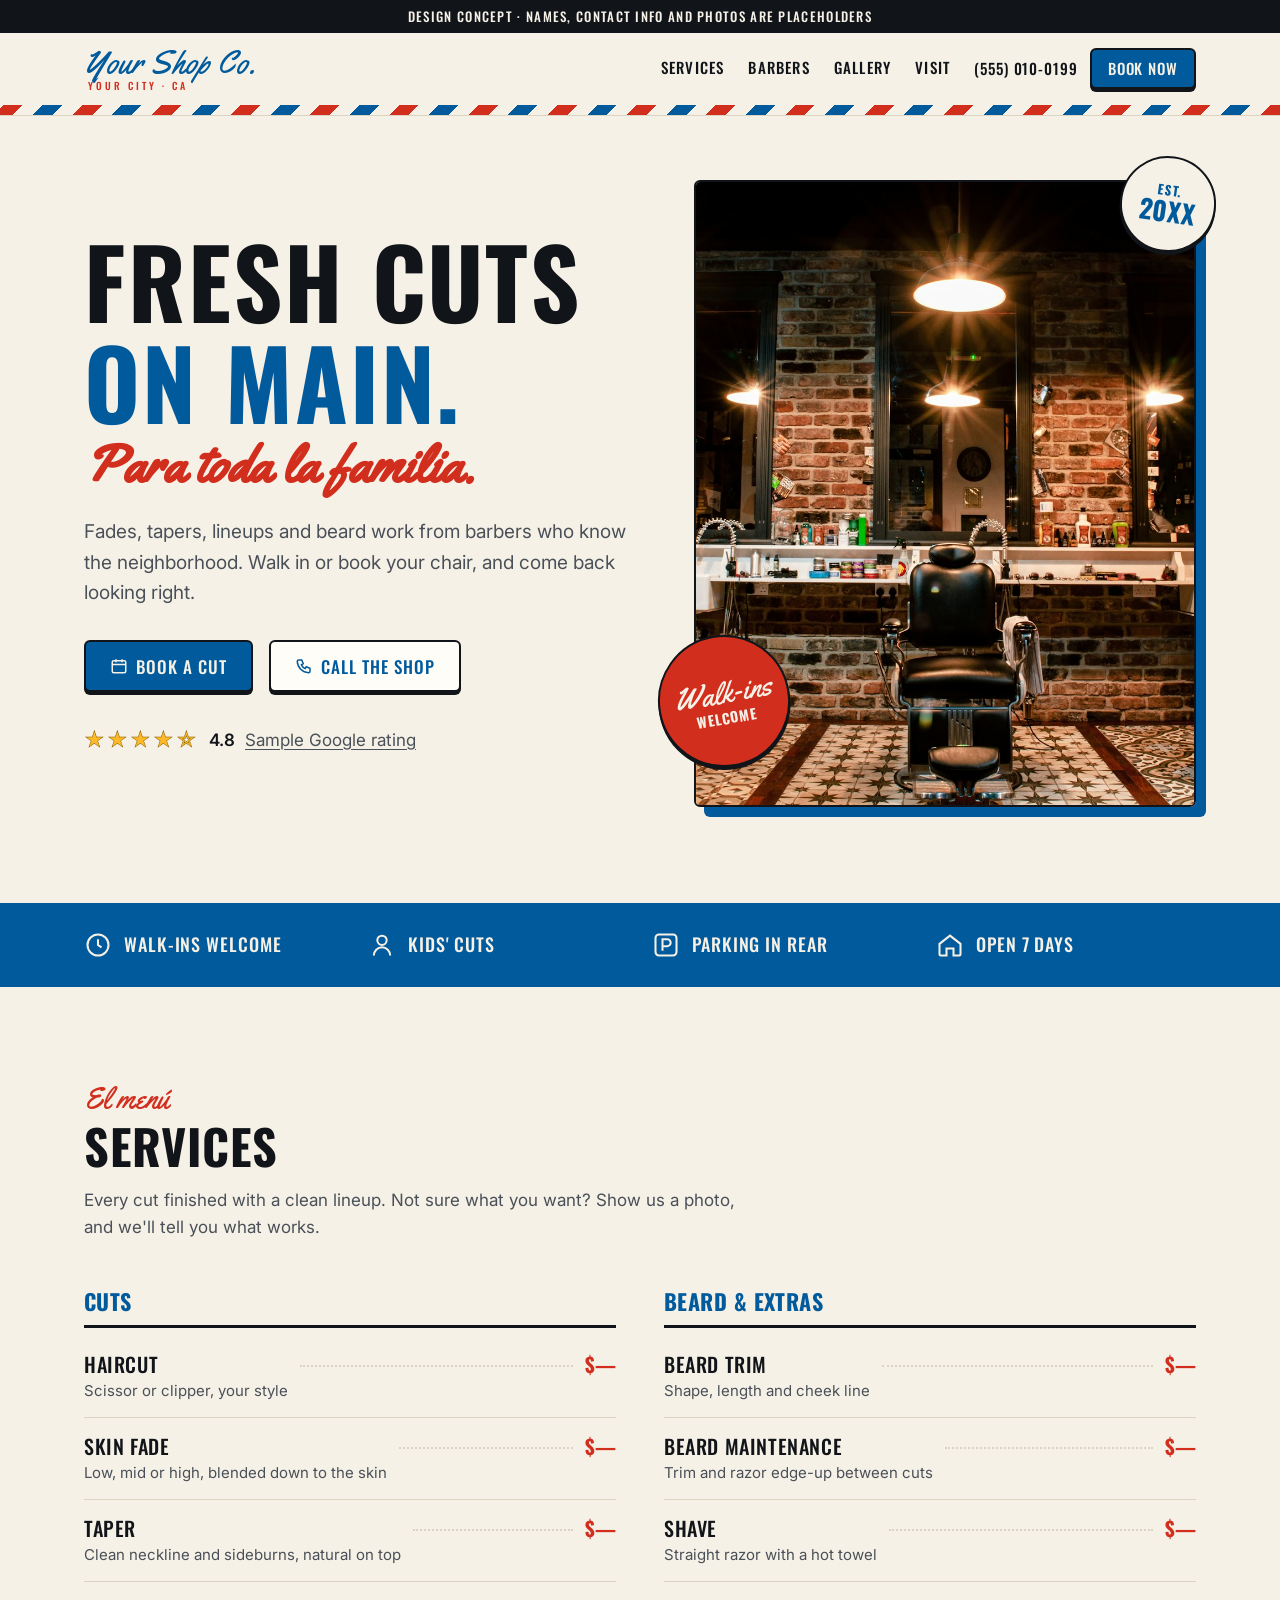
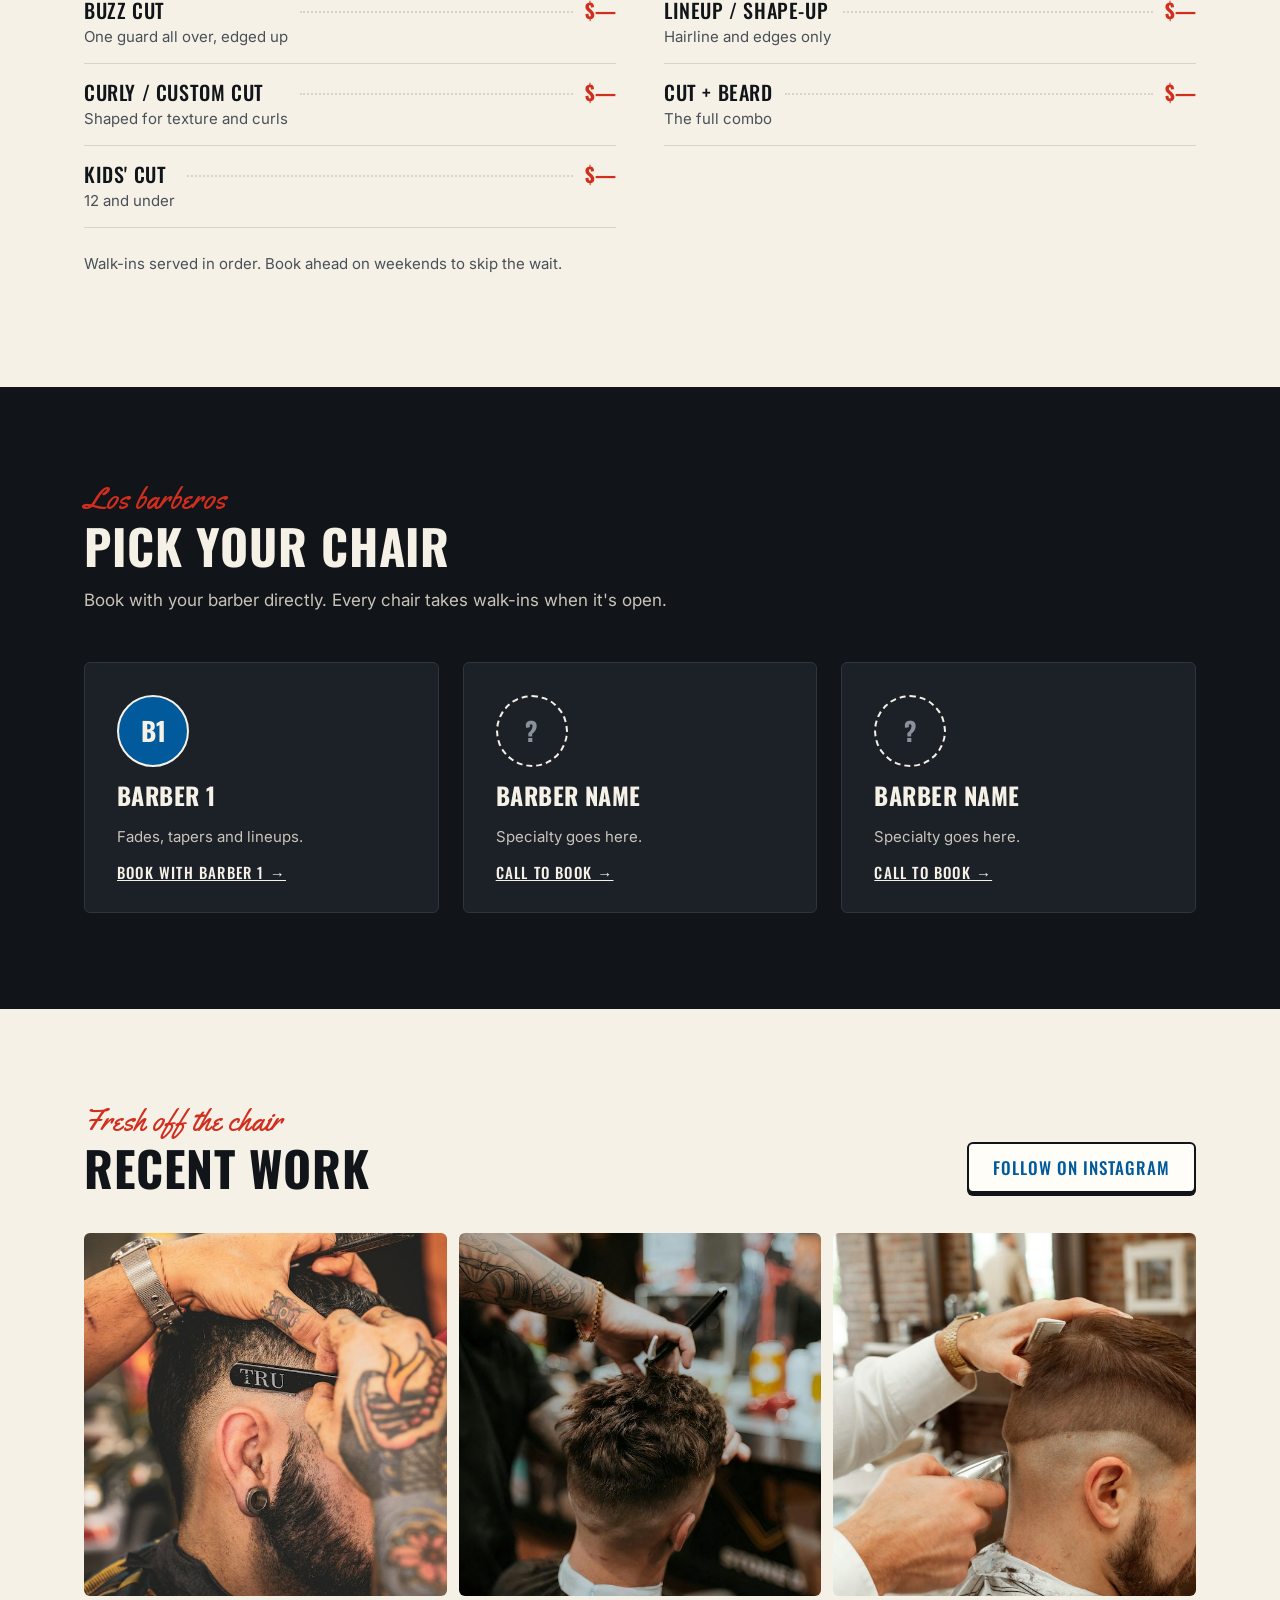
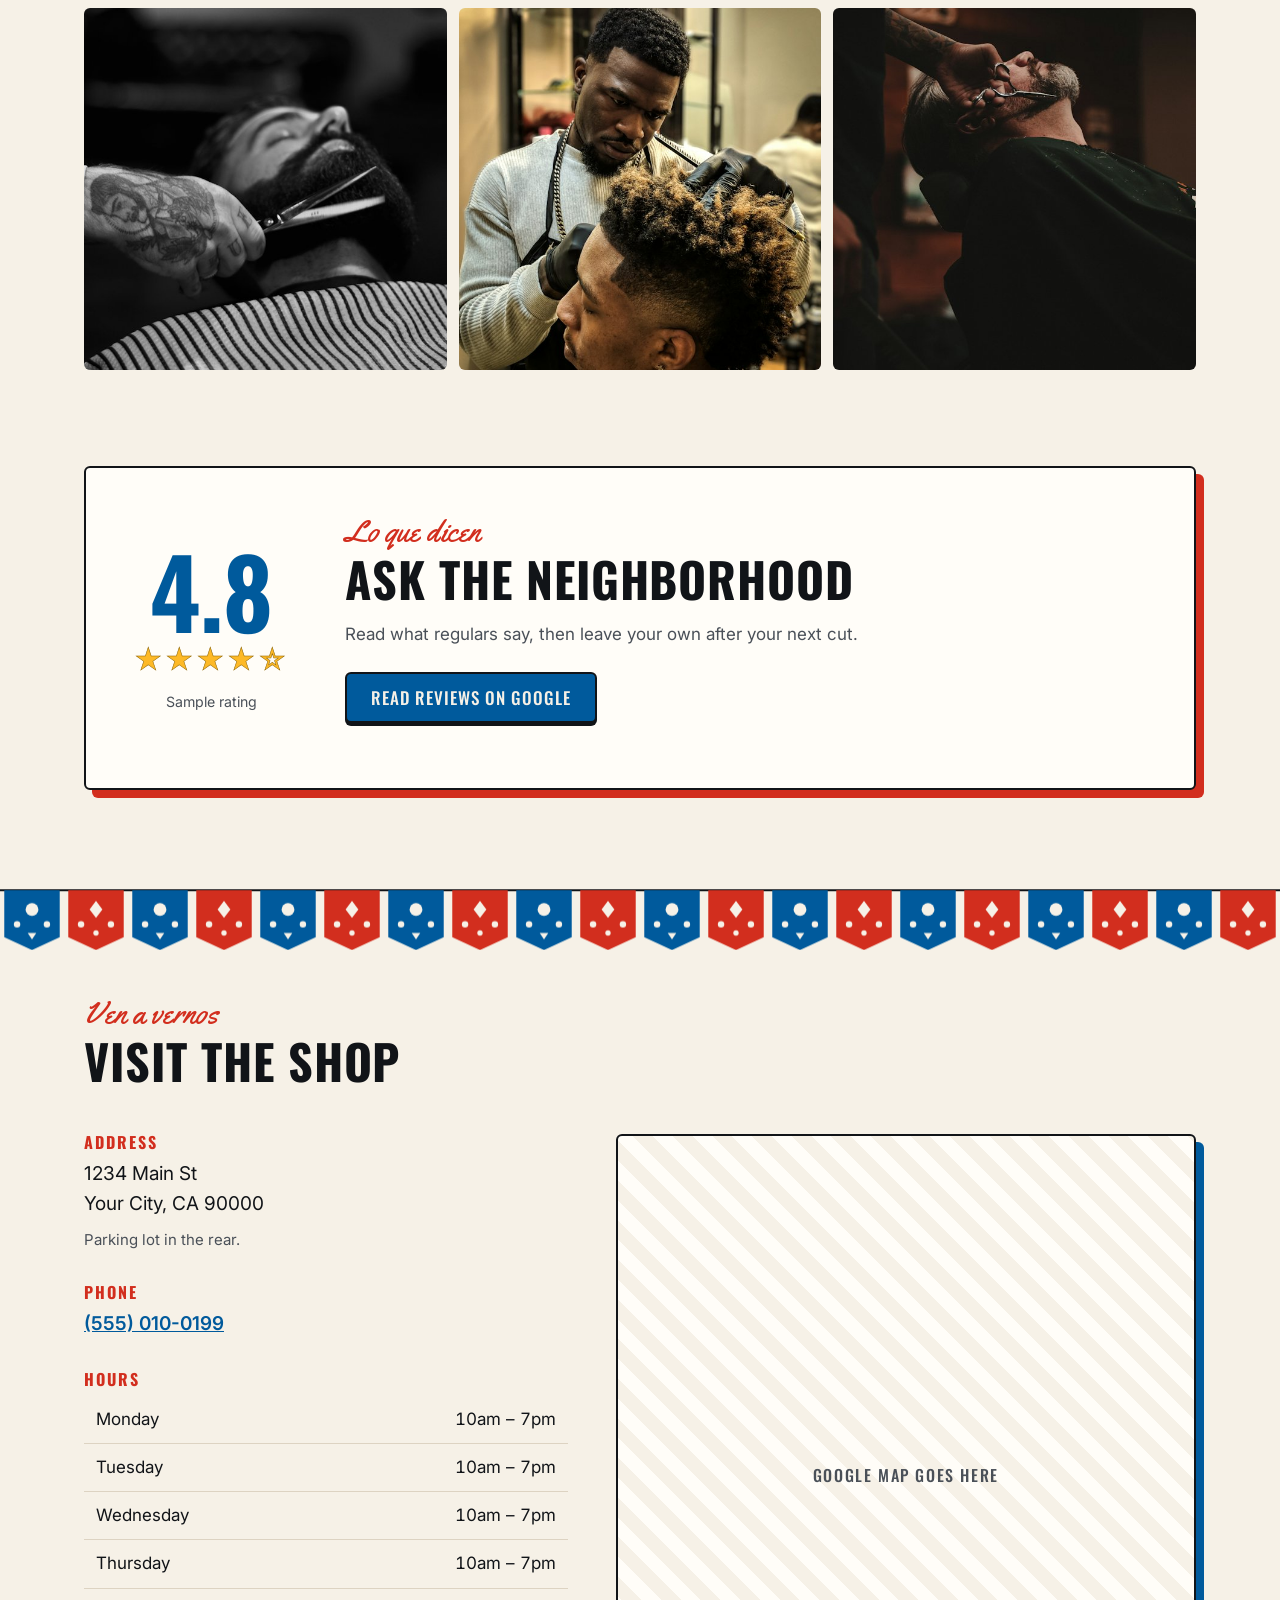
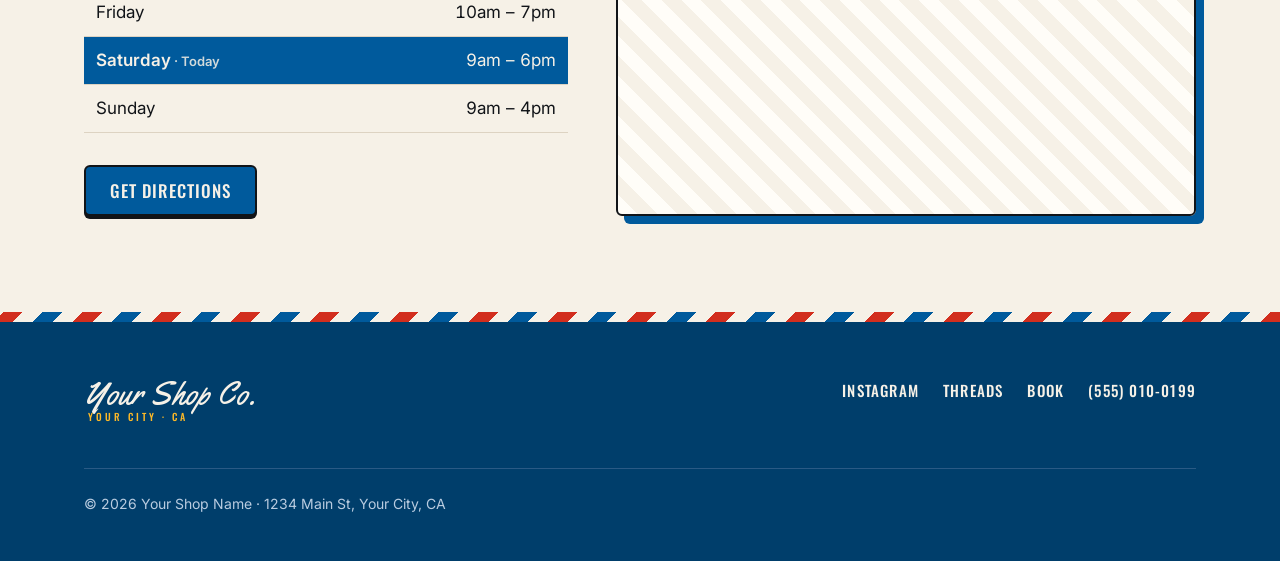
==== index.html @ 1b210670 "Barbershop website concept with demo booking flow Co-Authored-By: Claude Opus 5.5 <noreply@anthropic" ====
<!doctype html>
<html lang="en">
<head>
<meta charset="utf-8">
<meta name="viewport" content="width=device-width, initial-scale=1">
<title>Barbershop Site Concept</title>
<meta name="description" content="Barbershop website concept with online booking.">
<meta name="theme-color" content="#005A9C">
<link rel="preconnect" href="https://fonts.googleapis.com">
<link rel="preconnect" href="https://fonts.gstatic.com" crossorigin>
<link href="https://fonts.googleapis.com/css2?family=Inter:wght@400;600&family=Oswald:wght@500;700&family=Yellowtail&display=swap" rel="stylesheet">
<link rel="stylesheet" href="styles.css">
<link rel="icon" href="data:image/svg+xml,<svg xmlns='http://www.w3.org/2000/svg' viewBox='0 0 32 32'><rect width='32' height='32' rx='6' fill='%23005A9C'/><text x='16' y='23' font-family='Georgia' font-style='italic' font-size='20' fill='%23F6F1E7' text-anchor='middle'>B</text></svg>">
</head>
<body>
<div class="concept-bar">Design concept · names, contact info and photos are placeholders</div>
<a class="skip" href="#main">Skip to content</a>

<header class="header">
  <div class="wrap">
    <a class="brand" href="#top" aria-label="Your Shop Name, home">Your Shop Co.<small>Your City · CA</small></a>
    <nav class="nav" id="nav" aria-label="Main">
      <a href="#services">Services</a>
      <a href="#barbers">Barbers</a>
      <a href="#gallery">Gallery</a>
      <a href="#visit">Visit</a>
    </nav>
    <div class="header-cta">
      <a class="tel" href="tel:+15550100199">(555) 010-0199</a>
      <a class="btn btn-primary" href="book.html">Book now</a>
    </div>
    <button class="menu-toggle" aria-expanded="false" aria-controls="nav" aria-label="Open menu"><span></span></button>
  </div>
  <div class="pole" aria-hidden="true"></div>
</header>

<main id="main">
  <section class="hero" id="top">
    <div class="wrap">
      <div>
        <h1>Fresh cuts <em>on Main.</em><span class="script-line">Para toda la familia.</span></h1>
        
        <p>Fades, tapers, lineups and beard work from barbers who know the neighborhood. Walk in or book your chair, and come back looking right.</p>
        <div class="hero-actions">
          <a class="btn btn-primary" href="book.html">
            <svg viewBox="0 0 24 24" fill="none" stroke="currentColor" stroke-width="2" aria-hidden="true"><rect x="3" y="5" width="18" height="16" rx="2"/><path d="M3 10h18M8 3v4M16 3v4"/></svg>
            Book a cut</a>
          <a class="btn btn-secondary" href="tel:+15550100199">
            <svg viewBox="0 0 24 24" fill="none" stroke="currentColor" stroke-width="2" aria-hidden="true"><path d="M5 4h4l2 5-2.5 1.5a11 11 0 0 0 5 5L15 13l5 2v4a2 2 0 0 1-2 2A16 16 0 0 1 3 6a2 2 0 0 1 2-2"/></svg>
            Call the shop</a>
        </div>
        <a class="rating" href="#">
          <span class="stars" aria-hidden="true">★★★★☆</span>
          <span>4.8</span>
          <span>Sample Google rating</span>
        </a>
      </div>
      <div class="hero-photo">
        
        <img src="img/hero.jpg" width="900" height="1125" alt="Barber chairs and mirrors inside the shop">
        <div class="badge badge-walkin"><span><b>Walk-ins</b>Welcome</span></div>
        <div class="badge badge-est"><span>Est.<b>20XX</b></span></div>
      </div>
    </div>
  </section>

  <section class="strip" aria-label="Why the shop">
    <ul>
      <li><svg viewBox="0 0 24 24" fill="none" stroke-width="1.75" aria-hidden="true"><circle cx="12" cy="12" r="9"/><path d="M12 7v5l3 2"/></svg>Walk-ins welcome</li>
      <li><svg viewBox="0 0 24 24" fill="none" stroke-width="1.75" aria-hidden="true"><circle cx="12" cy="8" r="4"/><path d="M5 21a7 7 0 0 1 14 0"/></svg>Kids' cuts</li>
      <li><svg viewBox="0 0 24 24" fill="none" stroke-width="1.75" aria-hidden="true"><rect x="3" y="3" width="18" height="18" rx="3"/><path d="M9 17V7h4a3 3 0 0 1 0 6H9"/></svg>Parking in rear</li>
      <li><svg viewBox="0 0 24 24" fill="none" stroke-width="1.75" aria-hidden="true"><path d="M3 11l9-7 9 7v9a1 1 0 0 1-1 1h-5v-6H9v6H4a1 1 0 0 1-1-1z"/></svg>Open 7 days</li>
    </ul>
  </section>

  <section class="section" id="services" aria-labelledby="services-h">
    <div class="wrap">
      <span class="kicker">El menú</span>
      <h2 id="services-h">Services</h2>
      <p class="lede">Every cut finished with a clean lineup. Not sure what you want? Show us a photo, and we'll tell you what works.</p>
      
      <div class="services-grid">
        <div class="menu-col">
          <h3>Cuts</h3>
          <div class="menu-item"><span class="name">Haircut<span class="desc">Scissor or clipper, your style</span></span><span class="dots"></span><span class="price">$—</span></div>
          <div class="menu-item"><span class="name">Skin fade<span class="desc">Low, mid or high, blended down to the skin</span></span><span class="dots"></span><span class="price">$—</span></div>
          <div class="menu-item"><span class="name">Taper<span class="desc">Clean neckline and sideburns, natural on top</span></span><span class="dots"></span><span class="price">$—</span></div>
          <div class="menu-item"><span class="name">Buzz cut<span class="desc">One guard all over, edged up</span></span><span class="dots"></span><span class="price">$—</span></div>
          <div class="menu-item"><span class="name">Curly / custom cut<span class="desc">Shaped for texture and curls</span></span><span class="dots"></span><span class="price">$—</span></div>
          <div class="menu-item"><span class="name">Kids' cut<span class="desc">12 and under</span></span><span class="dots"></span><span class="price">$—</span></div>
        </div>
        <div class="menu-col">
          <h3>Beard &amp; extras</h3>
          <div class="menu-item"><span class="name">Beard trim<span class="desc">Shape, length and cheek line</span></span><span class="dots"></span><span class="price">$—</span></div>
          <div class="menu-item"><span class="name">Beard maintenance<span class="desc">Trim and razor edge-up between cuts</span></span><span class="dots"></span><span class="price">$—</span></div>
          <div class="menu-item"><span class="name">Shave<span class="desc">Straight razor with a hot towel</span></span><span class="dots"></span><span class="price">$—</span></div>
          <div class="menu-item"><span class="name">Lineup / shape-up<span class="desc">Hairline and edges only</span></span><span class="dots"></span><span class="price">$—</span></div>
          <div class="menu-item"><span class="name">Cut + beard<span class="desc">The full combo</span></span><span class="dots"></span><span class="price">$—</span></div>
        </div>
      </div>
      <p class="note">Walk-ins served in order. Book ahead on weekends to skip the wait.</p>
    </div>
  </section>

  <section class="section dark" id="barbers" aria-labelledby="barbers-h">
    <div class="wrap">
      <span class="kicker">Los barberos</span>
      <h2 id="barbers-h">Pick your chair</h2>
      <p class="lede">Book with your barber directly. Every chair takes walk-ins when it's open.</p>
      <div class="barbers">
        <article class="barber">
          <div class="monogram" aria-hidden="true">B1</div>
          <h3>Barber 1</h3>
          <p>Fades, tapers and lineups. </p>
          <a href="book.html">Book with Barber 1 →</a>
        </article>
        <article class="barber tbd">
          <div class="monogram" aria-hidden="true">?</div>
          <h3>Barber name</h3>
          <p>Specialty goes here. </p>
          <a href="tel:+15550100199">Call to book →</a>
        </article>
        <article class="barber tbd">
          <div class="monogram" aria-hidden="true">?</div>
          <h3>Barber name</h3>
          <p>Specialty goes here. </p>
          <a href="tel:+15550100199">Call to book →</a>
        </article>
      </div>
    </div>
  </section>

  <section class="section" id="gallery" aria-labelledby="gallery-h">
    <div class="wrap">
      <div class="gallery-head">
        <div>
          <span class="kicker">Fresh off the chair</span>
          <h2 id="gallery-h">Recent work</h2>
        </div>
        <a class="btn btn-secondary" href="#">Follow on Instagram</a>
      </div>
      
      <div class="gallery">
        <a href="#"><img loading="lazy" src="img/g1.jpg" width="600" height="600" alt="Skin fade with a beard line-up"></a>
        <a href="#"><img loading="lazy" src="img/g2.jpg" width="600" height="600" alt="Textured crop with a mid taper"></a>
        <a href="#"><img loading="lazy" src="img/g3.jpg" width="600" height="600" alt="Clipper fade in progress"></a>
        <a href="#"><img loading="lazy" src="img/g4.jpg" width="600" height="600" alt="Beard trim with scissors"></a>
        <a href="#"><img loading="lazy" src="img/g5.jpg" width="600" height="600" alt="Curly top with a fade"></a>
        <a href="#"><img loading="lazy" src="img/g6.jpg" width="600" height="600" alt="Straight razor shave"></a>
      </div>
    </div>
  </section>

  <section class="section" style="padding-top:0" aria-labelledby="reviews-h">
    <div class="wrap">
      <div class="reviews">
        <div class="score">
          <b>4.8</b>
          <span class="stars" aria-hidden="true">★★★★☆</span>
          <small>Sample rating</small>
        </div>
        <div>
          <span class="kicker">Lo que dicen</span>
          <h2 id="reviews-h">Ask the neighborhood</h2>
          <p class="lede">Read what regulars say, then leave your own after your next cut.</p>
          
          <p style="margin-top:24px"><a class="btn btn-primary" href="#">Read reviews on Google</a></p>
        </div>
      </div>
    </div>
  </section>

  <svg class="picado" viewBox="0 0 1200 64" preserveAspectRatio="xMidYMin slice" aria-hidden="true">
    <defs>
      <pattern id="flag" width="120" height="64" patternUnits="userSpaceOnUse">
        <path d="M4 4h52v44l-26 12-26-12z" fill="#005A9C"/>
        <path d="M64 4h52v44l-26 12-26-12z" fill="#D22E1E"/>
        <g fill="#F6F1E7">
          <circle cx="30" cy="22" r="6"/><circle cx="16" cy="36" r="3"/><circle cx="44" cy="36" r="3"/><path d="M26 44h8l-4 6z"/>
          <path d="M90 14l6 8-6 8-6-8z"/><circle cx="76" cy="36" r="3"/><circle cx="104" cy="36" r="3"/><circle cx="90" cy="44" r="2.5"/>
        </g>
      </pattern>
    </defs>
    <line x1="0" y1="4" x2="1200" y2="4" stroke="#111418" stroke-width="2"/>
    <rect width="1200" height="64" fill="url(#flag)"/>
  </svg>

  <section class="section" id="visit" aria-labelledby="visit-h" style="padding-top:48px">
    <div class="wrap">
      <span class="kicker">Ven a vernos</span>
      <h2 id="visit-h">Visit the shop</h2>
      <div class="visit-grid">
        <div>
          <div class="info-block">
            <h3>Address</h3>
            
            <p>1234 Main St<br>Your City, CA 90000</p>
            <p style="font-size:15px;color:var(--ink-soft);margin-top:8px">Parking lot in the rear.</p>
          </div>
          <div class="info-block">
            <h3>Phone</h3>
            <p><a href="tel:+15550100199">(555) 010-0199</a></p>
          </div>
          <div class="info-block">
            <h3>Hours</h3>
            <table class="hours">
              <tbody>
                <tr data-d="1"><th scope="row">Monday</th><td>10am – 7pm</td></tr>
                <tr data-d="2"><th scope="row">Tuesday</th><td>10am – 7pm</td></tr>
                <tr data-d="3"><th scope="row">Wednesday</th><td>10am – 7pm</td></tr>
                <tr data-d="4"><th scope="row">Thursday</th><td>10am – 7pm</td></tr>
                <tr data-d="5"><th scope="row">Friday</th><td>10am – 7pm</td></tr>
                <tr data-d="6"><th scope="row">Saturday</th><td>9am – 6pm</td></tr>
                <tr data-d="0"><th scope="row">Sunday</th><td>9am – 4pm</td></tr>
              </tbody>
            </table>
          </div>
          <a class="btn btn-primary" href="#">Get directions</a>
        </div>
        <div class="map map-ph" role="img" aria-label="Map placeholder"><span>Google Map goes here</span></div>
      </div>
    </div>
  </section>
</main>

<div class="pole" aria-hidden="true"></div>
<footer class="footer">
  <div class="wrap">
    <a class="brand" href="#top">Your Shop Co.<small>Your City · CA</small></a>
    <ul>
      <li><a href="#">Instagram</a></li>
      <li><a href="#">Threads</a></li>
      <li><a href="book.html">Book</a></li>
      <li><a href="tel:+15550100199">(555) 010-0199</a></li>
    </ul>
    <p class="copy">© <span id="yr">2026</span> Your Shop Name · 1234 Main St, Your City, CA</p>
  </div>
</footer>

<script>
  const t = document.querySelector('.menu-toggle'), n = document.getElementById('nav');
  t.addEventListener('click', () => {
    const open = n.classList.toggle('open');
    t.setAttribute('aria-expanded', open);
    t.setAttribute('aria-label', open ? 'Close menu' : 'Open menu');
  });
  n.addEventListener('click', e => { if (e.target.tagName === 'A') { n.classList.remove('open'); t.setAttribute('aria-expanded', false); } });
  const now = new Date(new Date().toLocaleString('en-US', { timeZone: 'America/Los_Angeles' }));
  document.querySelector(`.hours tr[data-d="${now.getDay()}"]`)?.classList.add('today');
  document.getElementById('yr').textContent = now.getFullYear();
</script>
</body>
</html>
---- styles.css ----
:root{
  --blue:#005A9C;--blue-deep:#003E6B;--cream:#F6F1E7;--paper:#FFFDF8;
  --ink:#111418;--ink-soft:#4A5058;--line:#DDD3C2;--red:#D22E1E;--gold:#FDB927;
  --script:"Yellowtail",cursive;--display:"Oswald",Impact,sans-serif;--body:"Inter",system-ui,sans-serif;
  --r:6px;--hard:0 3px 0 var(--ink);--max:1160px;--sec:96px;
  --pole:repeating-linear-gradient(-45deg,var(--red) 0 14px,var(--cream) 14px 28px,var(--blue) 28px 42px,var(--cream) 42px 56px);
}
*,*::before,*::after{box-sizing:border-box}
html{scroll-behavior:smooth;scroll-padding-top:80px}
body{margin:0;background:var(--cream);color:var(--ink);font:400 17px/1.6 var(--body);-webkit-font-smoothing:antialiased;overflow-x:hidden}
img{max-width:100%;height:auto;display:block}
a{color:var(--blue)}
:focus-visible{outline:3px solid var(--red);outline-offset:3px;border-radius:2px}
h1,h2,h3{font-family:var(--display);text-transform:uppercase;letter-spacing:.02em;line-height:1.05;margin:0}
h2{font-size:clamp(34px,5vw,48px)}
h3{font-size:20px}
.wrap{max-width:var(--max);margin:0 auto;padding:0 24px}
.section{padding:var(--sec) 0}
.kicker{font-family:var(--script);color:var(--red);font-size:30px;line-height:1;display:block;margin-bottom:8px}
.lede{color:var(--ink-soft);max-width:60ch;margin:16px 0 0}
.skip{position:absolute;left:-999px;top:8px;background:var(--ink);color:var(--cream);padding:8px 16px;z-index:100}
.skip:focus{left:8px}
.pole{height:10px;background:var(--pole)}

/* buttons */
.btn{white-space:nowrap;display:inline-flex;align-items:center;gap:8px;font:500 17px/1 var(--display);text-transform:uppercase;letter-spacing:.06em;text-decoration:none;padding:15px 24px;border-radius:var(--r);border:2px solid var(--ink);box-shadow:var(--hard);transition:transform .12s,box-shadow .12s,background .12s}
.btn:hover{transform:translateY(-2px);box-shadow:0 5px 0 var(--ink)}
.btn:active{transform:translateY(2px);box-shadow:0 1px 0 var(--ink)}
.btn-primary{background:var(--blue);color:var(--cream)}
.btn-primary:hover{background:var(--blue-deep)}
.btn-secondary{background:var(--paper);color:var(--blue)}
.btn svg{width:18px;height:18px}

/* header */
.header{position:sticky;top:env(safe-area-inset-top,0px);z-index:50;background:var(--cream);border-bottom:1px solid var(--line)}
.header .wrap{display:flex;align-items:center;gap:24px;height:72px}
.brand{font-family:var(--script);font-size:32px;color:var(--blue);text-decoration:none;line-height:1;white-space:nowrap}
.brand small{display:block;font:500 10px/1 var(--display);letter-spacing:.3em;color:var(--red);text-transform:uppercase;margin-top:2px;padding-left:4px}
.nav{display:flex;gap:24px;margin-left:auto}
.nav a{font:500 15px/1 var(--display);text-transform:uppercase;letter-spacing:.08em;color:var(--ink);text-decoration:none;padding:8px 0;border-bottom:2px solid transparent}
.nav a:hover{border-color:var(--red)}
.header-cta{display:flex;gap:12px;align-items:center}
.header-cta .tel{font:500 15px/1 var(--display);letter-spacing:.06em;color:var(--ink);text-decoration:none}
.header-cta .btn{padding:11px 16px;font-size:15px}
.menu-toggle{display:none;margin-left:auto;background:none;border:2px solid var(--ink);border-radius:var(--r);width:44px;height:44px;cursor:pointer}
.menu-toggle span,.menu-toggle span::before,.menu-toggle span::after{display:block;width:20px;height:2px;background:var(--ink);margin:0 auto;position:relative;content:""}
.menu-toggle span::before{position:absolute;top:-6px}.menu-toggle span::after{position:absolute;top:6px}

/* hero */
.hero{padding:64px 0 var(--sec);position:relative}
.hero .wrap{display:grid;grid-template-columns:1.05fr .95fr;gap:56px;align-items:center}
.hero h1{font-size:clamp(52px,8vw,96px);font-weight:700;color:var(--ink)}
.hero h1 em{font-style:normal;color:var(--blue)}
.hero .script-line{font-family:var(--script);font-size:clamp(34px,4.4vw,52px);color:var(--red);display:block;text-transform:none;letter-spacing:0;margin-top:4px;line-height:1.1}
.hero p{font-size:19px;color:var(--ink-soft);max-width:46ch;margin:24px 0 32px}
.hero-actions{display:flex;flex-wrap:wrap;gap:16px}
.rating{display:inline-flex;align-items:center;gap:10px;margin-top:32px;font-weight:600;color:var(--ink);text-decoration:none}
.stars{color:var(--gold);letter-spacing:2px;font-size:20px;-webkit-text-stroke:.5px #8a6200}
.rating span:last-child{color:var(--ink-soft);font-weight:400;text-decoration:underline;text-underline-offset:3px}
.hero-photo{position:relative}
.hero-photo img{width:100%;aspect-ratio:4/5;object-fit:cover;border-radius:var(--r);border:2px solid var(--ink);box-shadow:10px 10px 0 var(--blue)}
.badge{position:absolute;display:grid;place-items:center;text-align:center;border-radius:50%;border:2px solid var(--ink);box-shadow:var(--hard);font:700 14px/1.1 var(--display);text-transform:uppercase;letter-spacing:.06em}
.badge-walkin{width:132px;height:132px;background:var(--red);color:var(--cream);left:-36px;bottom:40px;transform:rotate(-10deg)}
.badge-walkin b{font-family:var(--script);font-weight:400;font-size:30px;text-transform:none;letter-spacing:0;display:block}
.badge-est{width:96px;height:96px;background:var(--cream);color:var(--blue);right:-20px;top:-24px;transform:rotate(8deg);font-size:13px}
.badge-est b{font-size:26px;display:block}

/* why strip */
.strip{background:var(--blue);color:var(--cream)}
.strip ul{list-style:none;margin:0;padding:28px 24px;display:grid;grid-template-columns:repeat(4,1fr);gap:24px;max-width:var(--max);margin-inline:auto}
.strip li{display:flex;align-items:center;gap:12px;font:500 18px/1.2 var(--display);text-transform:uppercase;letter-spacing:.05em}
.strip svg{width:28px;height:28px;flex:none;stroke:var(--cream)}

/* services */
.services-grid{display:grid;grid-template-columns:1fr 1fr;gap:48px;margin-top:48px}
.menu-col h3{color:var(--blue);font-size:22px;padding-bottom:12px;border-bottom:3px solid var(--ink);margin-bottom:8px}
.menu-item{display:flex;align-items:baseline;gap:12px;padding:16px 0;border-bottom:1px solid var(--line)}
.menu-item .name{font:500 20px/1.2 var(--display);text-transform:uppercase;letter-spacing:.03em}
.menu-item .desc{display:block;font:400 15px/1.4 var(--body);color:var(--ink-soft);text-transform:none;letter-spacing:0;margin-top:4px}
.menu-item .dots{flex:1;border-bottom:2px dotted var(--line);transform:translateY(-6px);min-width:24px}
.menu-item .price{font:700 20px/1 var(--display);color:var(--red)}
.note{font-size:15px;color:var(--ink-soft);margin-top:24px}

/* barbers */
.dark{background:var(--ink);color:var(--cream)}
.dark .lede{color:#C9C4BA}
.barbers{display:grid;grid-template-columns:repeat(3,1fr);gap:24px;margin-top:48px}
.barber{background:#1C2128;border:1px solid #2E3540;border-radius:var(--r);padding:32px;display:flex;flex-direction:column;gap:16px}
.monogram{width:72px;height:72px;border-radius:50%;background:var(--blue);display:grid;place-items:center;font:700 26px/1 var(--display);color:var(--cream);border:2px solid var(--cream)}
.barber.tbd .monogram{background:transparent;border-style:dashed;color:#8A919B}
.barber h3{font-size:24px}
.barber p{margin:0;color:#C9C4BA;font-size:15px}
.barber a{color:var(--cream);font:500 15px/1 var(--display);text-transform:uppercase;letter-spacing:.08em;margin-top:auto}
.barber a:hover{color:var(--gold)}

/* gallery */
.gallery-head{display:flex;justify-content:space-between;align-items:end;gap:24px;flex-wrap:wrap}
.gallery{display:grid;grid-template-columns:repeat(3,1fr);gap:12px;margin-top:40px}
.gallery a{display:block;overflow:hidden;border-radius:var(--r);aspect-ratio:1}
.gallery img{width:100%;height:100%;object-fit:cover;transition:transform .4s}
.gallery a:hover img{transform:scale(1.05)}

/* reviews */
.reviews{display:grid;grid-template-columns:auto 1fr;gap:56px;align-items:center;background:var(--paper);border:2px solid var(--ink);border-radius:var(--r);box-shadow:8px 8px 0 var(--red);padding:48px}
.score{text-align:center}
.score b{display:block;font:700 96px/1 var(--display);color:var(--blue)}
.score .stars{font-size:28px}
.score small{display:block;color:var(--ink-soft);margin-top:8px}

/* visit */
.picado{display:block;width:100%;height:64px}
.visit-grid{display:grid;grid-template-columns:1fr 1.2fr;gap:48px;margin-top:48px}
.info-block{margin-bottom:32px}
.info-block h3{font-size:16px;color:var(--red);letter-spacing:.12em;margin-bottom:8px}
.info-block p{margin:0;font-size:19px}
.info-block a{font-weight:600}
.hours{width:100%;border-collapse:collapse;font-size:17px}
.hours th,.hours td{padding:10px 12px;text-align:left;border-bottom:1px solid var(--line)}
.hours th{font-weight:400}
.hours td{text-align:right;font-variant-numeric:tabular-nums}
.hours tr.today{background:var(--blue);color:var(--cream)}
.hours tr.today th{font-weight:600}
.hours tr.today th::after{content:" · Today";font-size:13px;opacity:.85}
.map:focus-visible{outline:3px solid var(--red);outline-offset:3px}
.map{background:var(--paper);width:100%;height:100%;min-height:420px;border:2px solid var(--ink);border-radius:var(--r);box-shadow:8px 8px 0 var(--blue)}

/* footer */
.footer{background:var(--blue-deep);color:var(--cream);padding:56px 0 32px}
.footer .wrap{display:flex;flex-wrap:wrap;justify-content:space-between;gap:32px;align-items:start}
.footer .brand{color:var(--cream);font:400 32px/1 var(--script);text-transform:none;letter-spacing:0}
.footer .brand small{color:var(--gold);font:500 10px/1 var(--display);letter-spacing:.3em}
.footer ul{list-style:none;margin:0;padding:0;display:flex;flex-wrap:wrap;gap:24px}
.footer a{color:var(--cream);font:500 15px/1 var(--display);text-transform:uppercase;letter-spacing:.08em;text-decoration:none}
.footer a:hover{text-decoration:underline}
.footer .copy{flex-basis:100%;border-top:1px solid #2A5A85;padding-top:24px;font-size:14px;color:#B9CCE0}

/* responsive */
@media (max-width:960px){
  :root{--sec:64px}
  .nav,.header-cta .tel{display:none}
  .menu-toggle{display:block}
  .header-cta{margin-left:0}
  .nav.open{display:flex;flex-direction:column;position:absolute;top:72px;left:0;right:0;background:var(--cream);padding:8px 24px 24px;border-bottom:2px solid var(--ink);gap:0}
  .nav.open a{padding:16px 0;border-bottom:1px solid var(--line);font-size:18px}
  .hero .wrap{grid-template-columns:1fr;gap:56px}
  .hero-photo{max-width:520px;margin:0 auto;width:100%}
  .strip ul{grid-template-columns:1fr 1fr}
  .services-grid,.visit-grid{grid-template-columns:1fr}
  .barbers{grid-template-columns:1fr}
  .reviews{grid-template-columns:1fr;text-align:center;padding:32px 24px}
}
@media (max-width:560px){
  .wrap{padding:0 16px}
  .header .wrap{gap:12px}
  .brand{font-size:26px}
  .header-cta .btn{padding:10px 12px;font-size:14px}
  .hero{padding-top:40px}
  .hero-actions .btn{flex:1;justify-content:center;padding:15px 12px;font-size:16px}
  .badge-walkin{width:108px;height:108px;left:-8px;bottom:24px;font-size:12px}
  .badge-walkin b{font-size:24px}
  .badge-est{right:-4px}
  .hero-photo img{box-shadow:6px 6px 0 var(--blue)}
  .strip ul{grid-template-columns:1fr;padding:24px 16px;gap:16px}
  .gallery{grid-template-columns:1fr 1fr;gap:8px}
  .map{min-height:320px}
}
@media (prefers-reduced-motion:reduce){*{transition:none!important;scroll-behavior:auto!important}}

.concept-bar{background:var(--ink);color:var(--cream);text-align:center;font:500 13px/1.3 var(--display);letter-spacing:.1em;text-transform:uppercase;padding:8px 16px}
.map-ph{display:grid;place-items:center;background:repeating-linear-gradient(45deg,var(--paper) 0 14px,var(--cream) 14px 28px);color:var(--ink-soft);font:500 16px var(--display);text-transform:uppercase;letter-spacing:.1em}
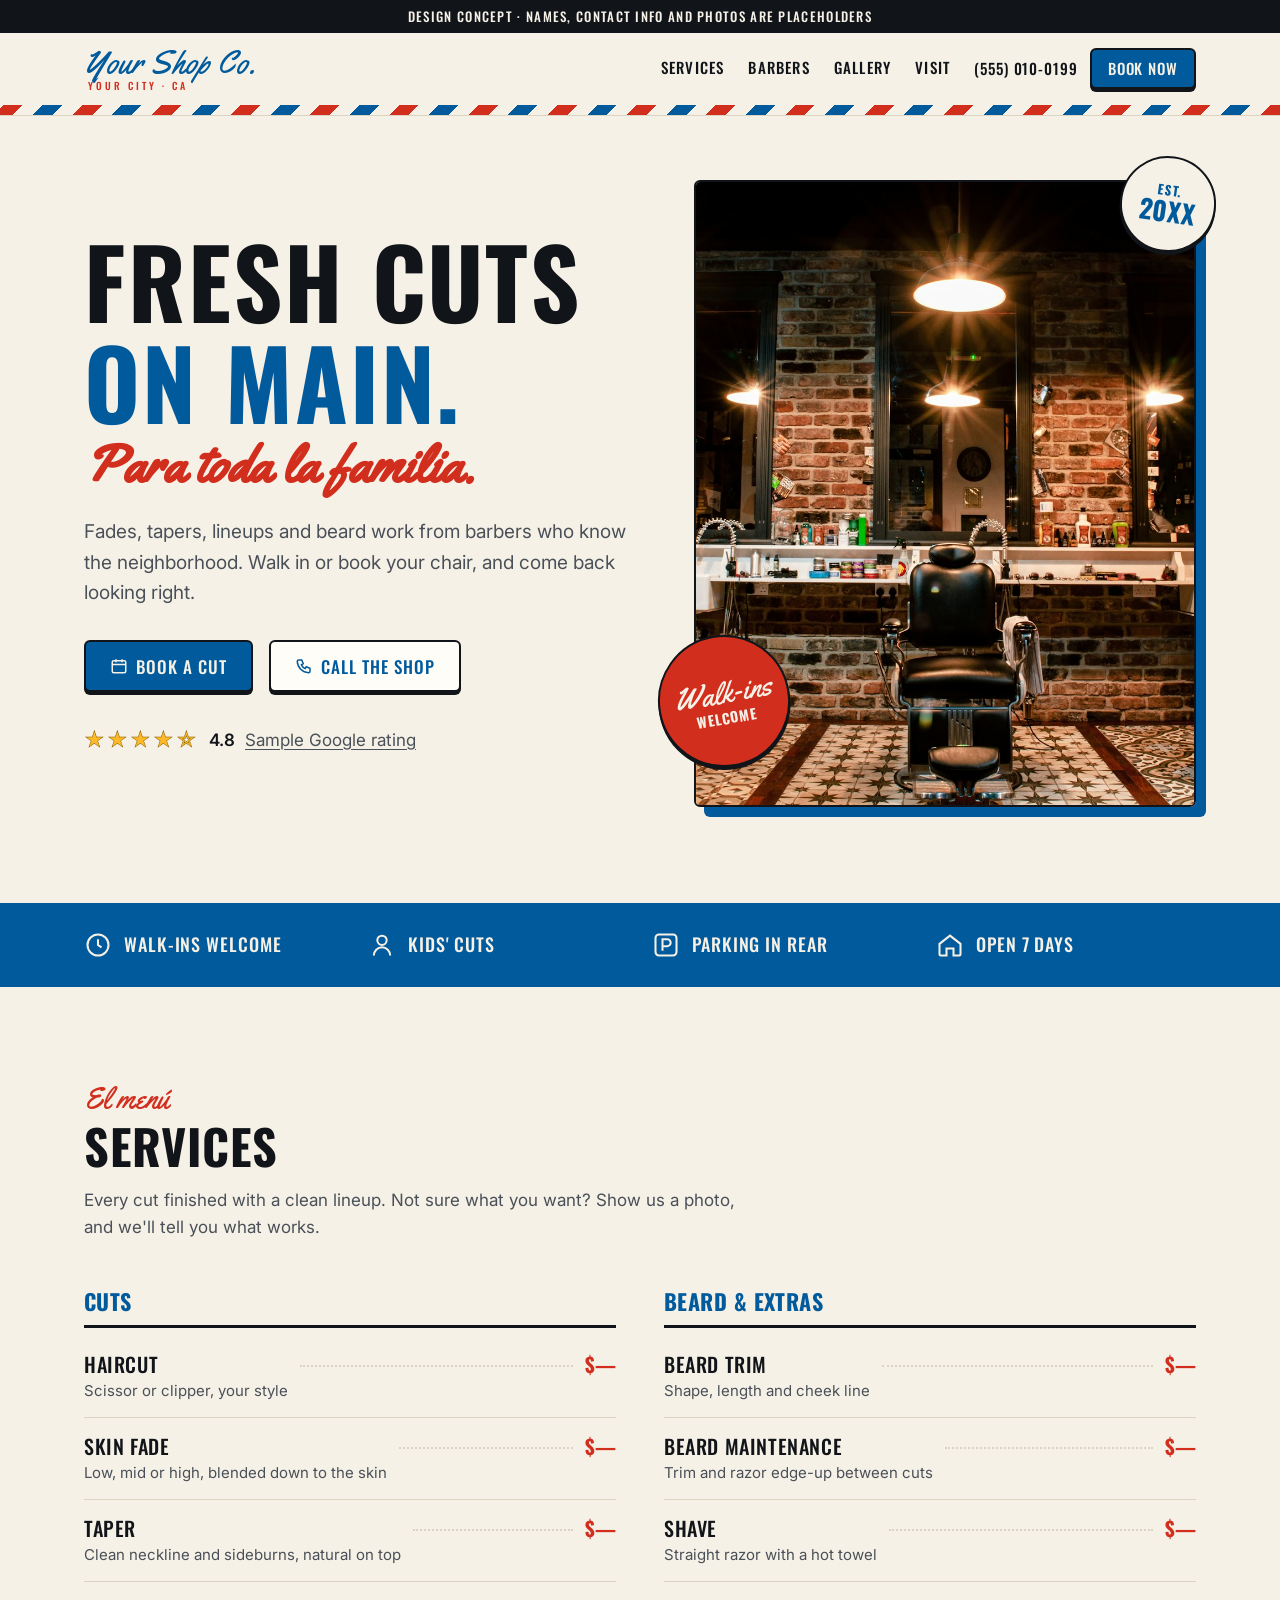
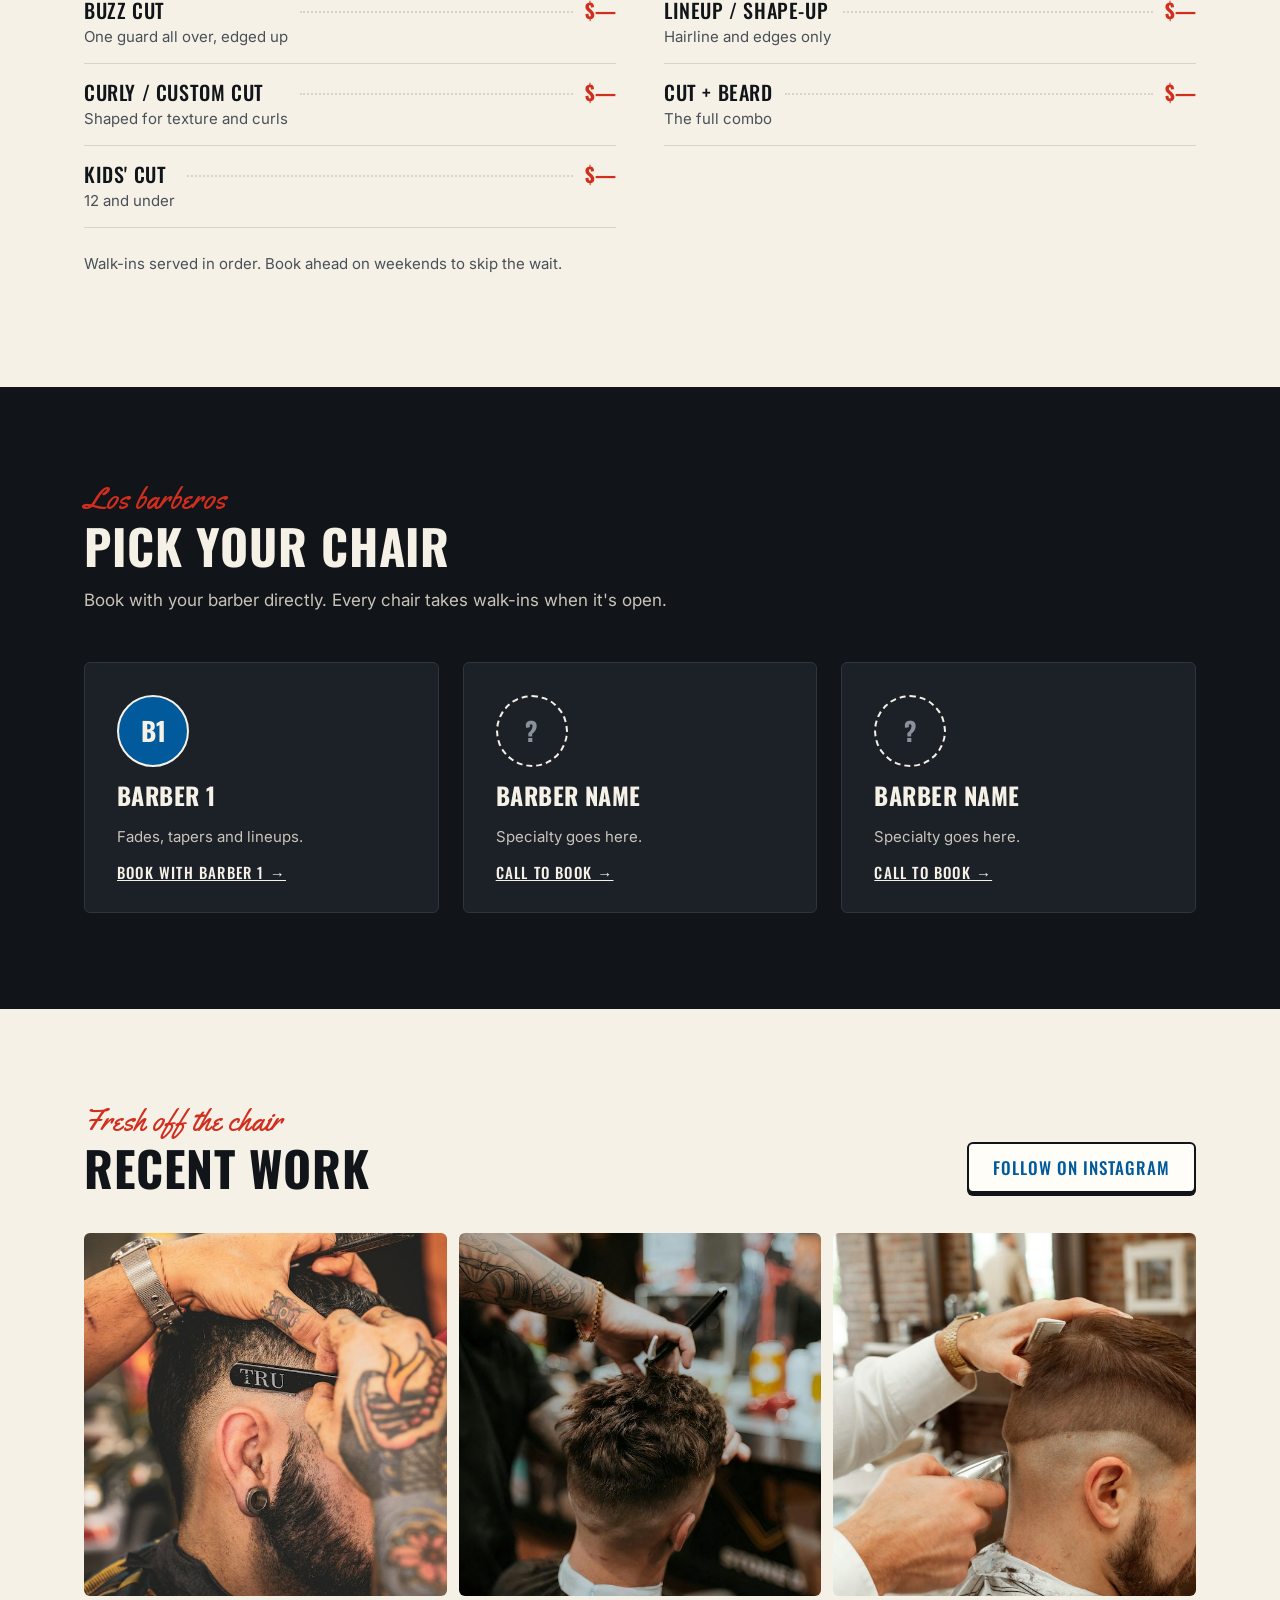
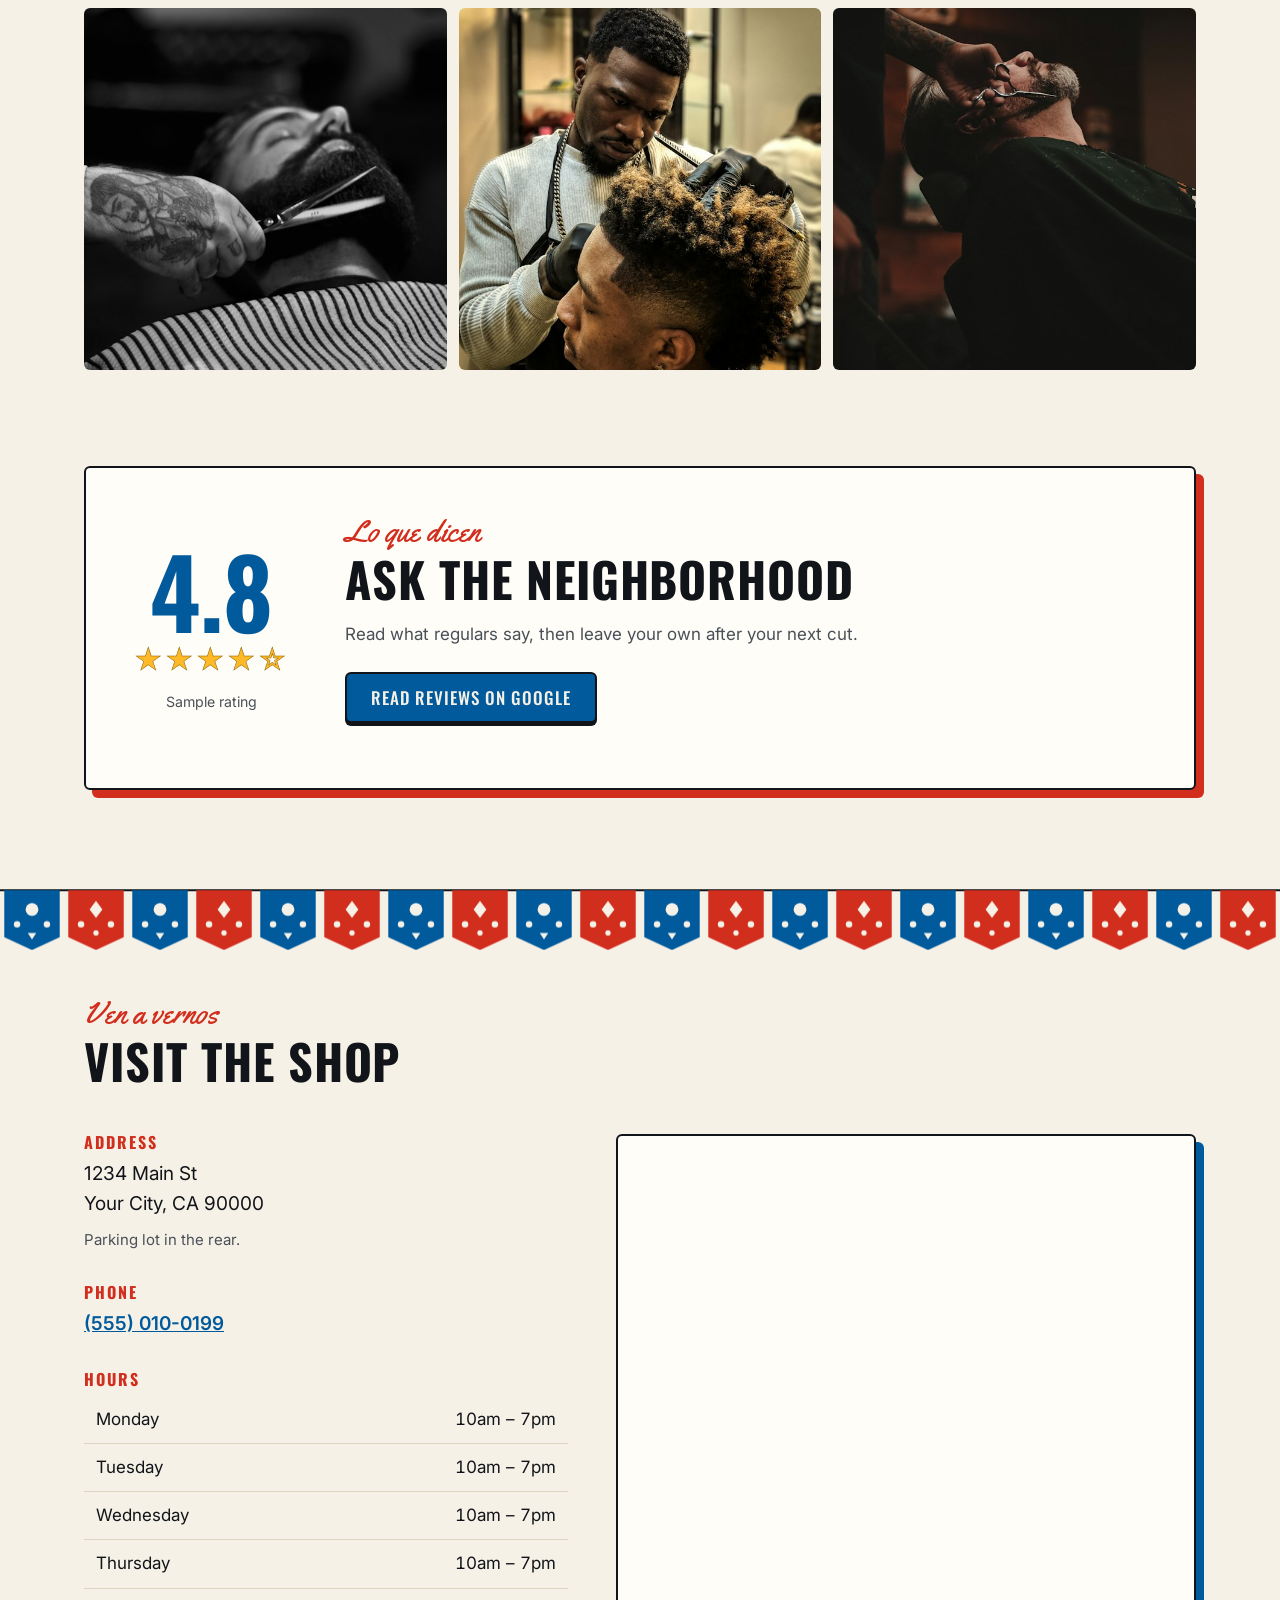
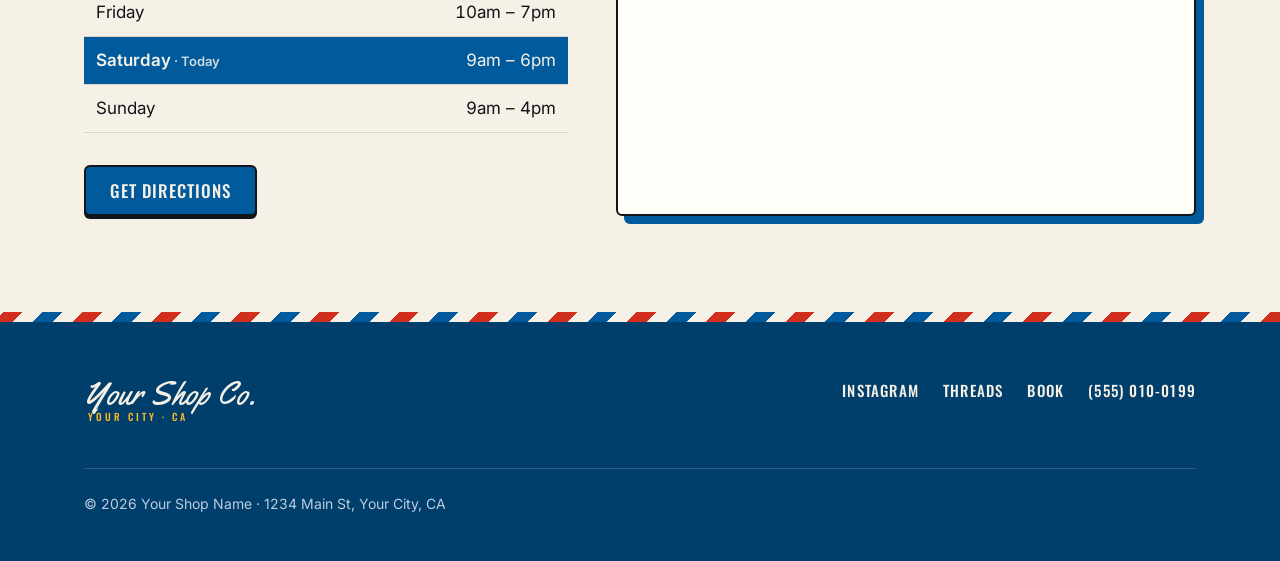
==== commit a9e049e2: "Add Google Maps embed (placeholder location) Co-Authored-By: Claude Opus 5.5 <noreply@anthropic.com>" ====
--- a/index.html
+++ b/index.html
@@ -215,9 +215,9 @@
               </tbody>
             </table>
           </div>
-          <a class="btn btn-primary" href="#">Get directions</a>
-        </div>
-        <div class="map map-ph" role="img" aria-label="Map placeholder"><span>Google Map goes here</span></div>
+          <a class="btn btn-primary" href="https://www.google.com/maps/dir/?api=1&destination=Dodger+Stadium+Los+Angeles+CA" target="_blank" rel="noopener">Get directions</a>
+        </div>
+        <iframe class="map" title="Map (placeholder location)" loading="lazy" referrerpolicy="no-referrer-when-downgrade" src="https://maps.google.com/maps?q=Dodger+Stadium,+Los+Angeles,+CA&z=14&output=embed"></iframe>
       </div>
     </div>
   </section>
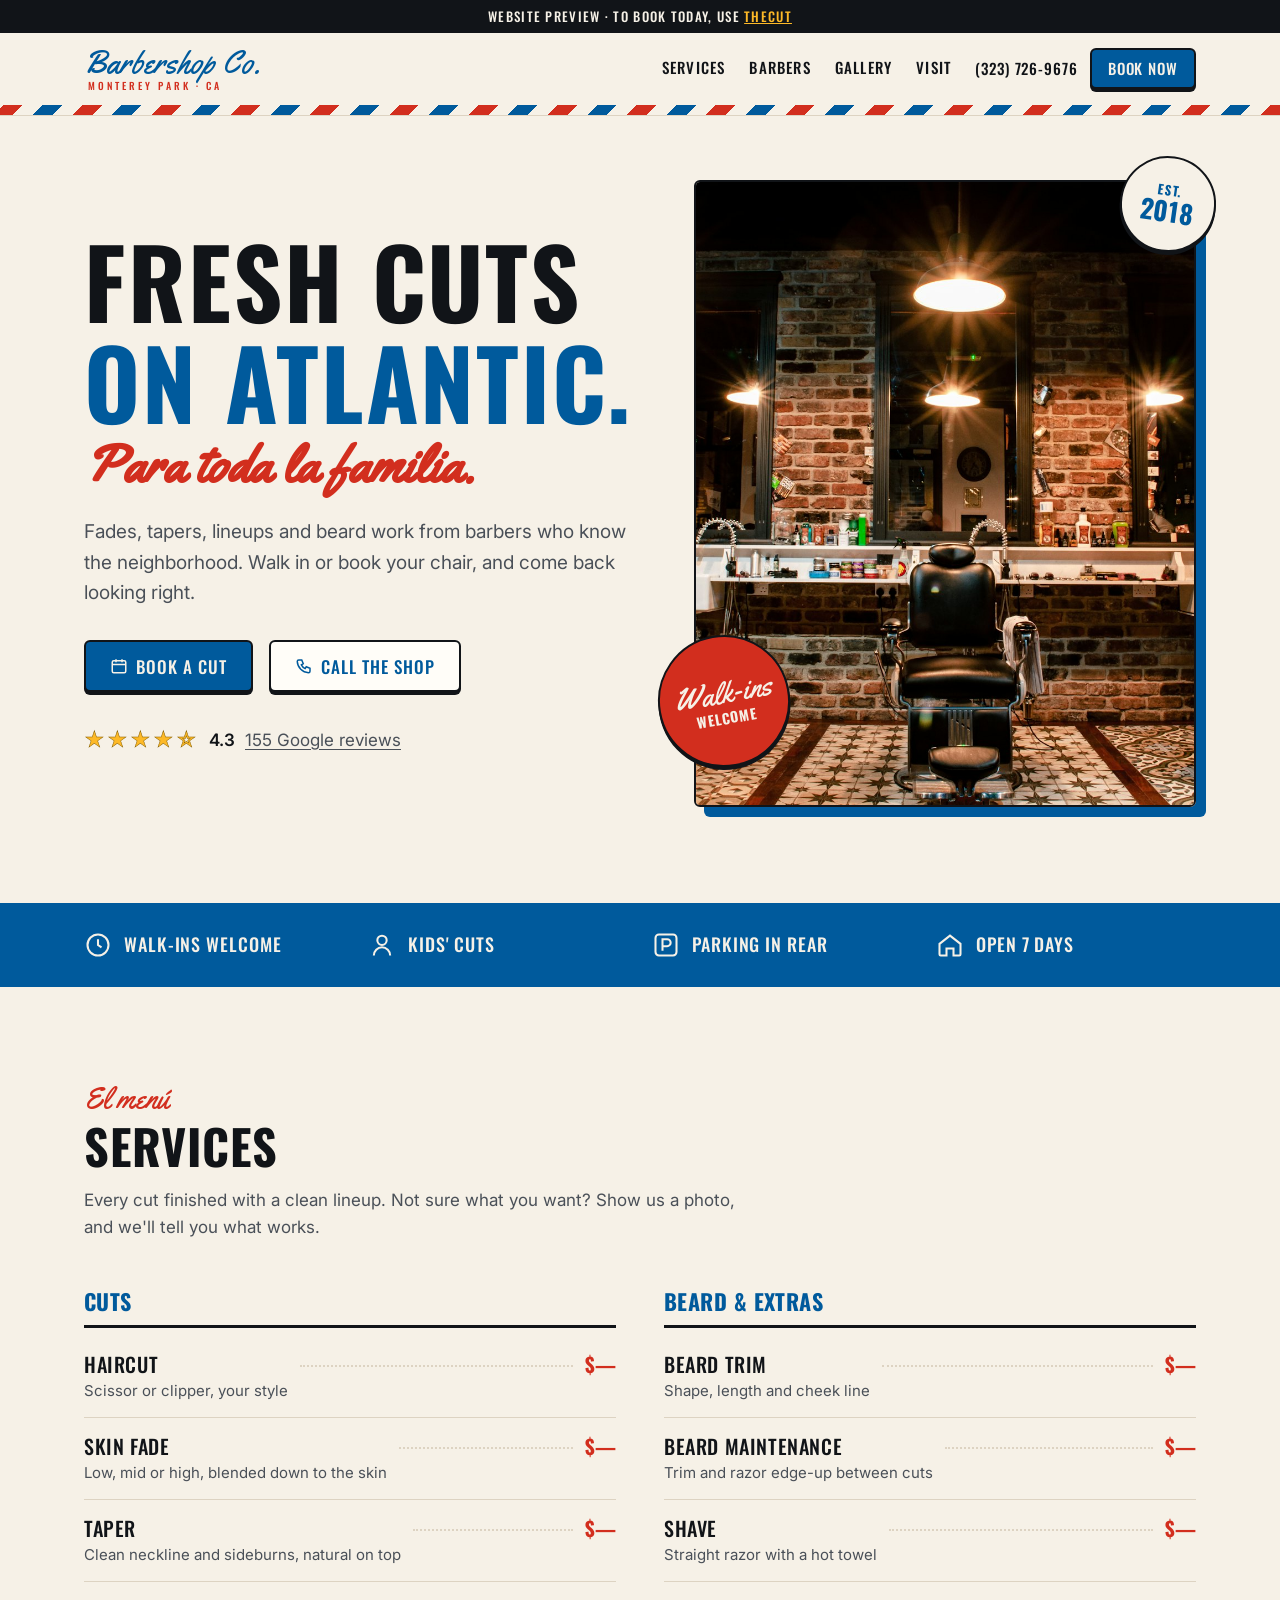
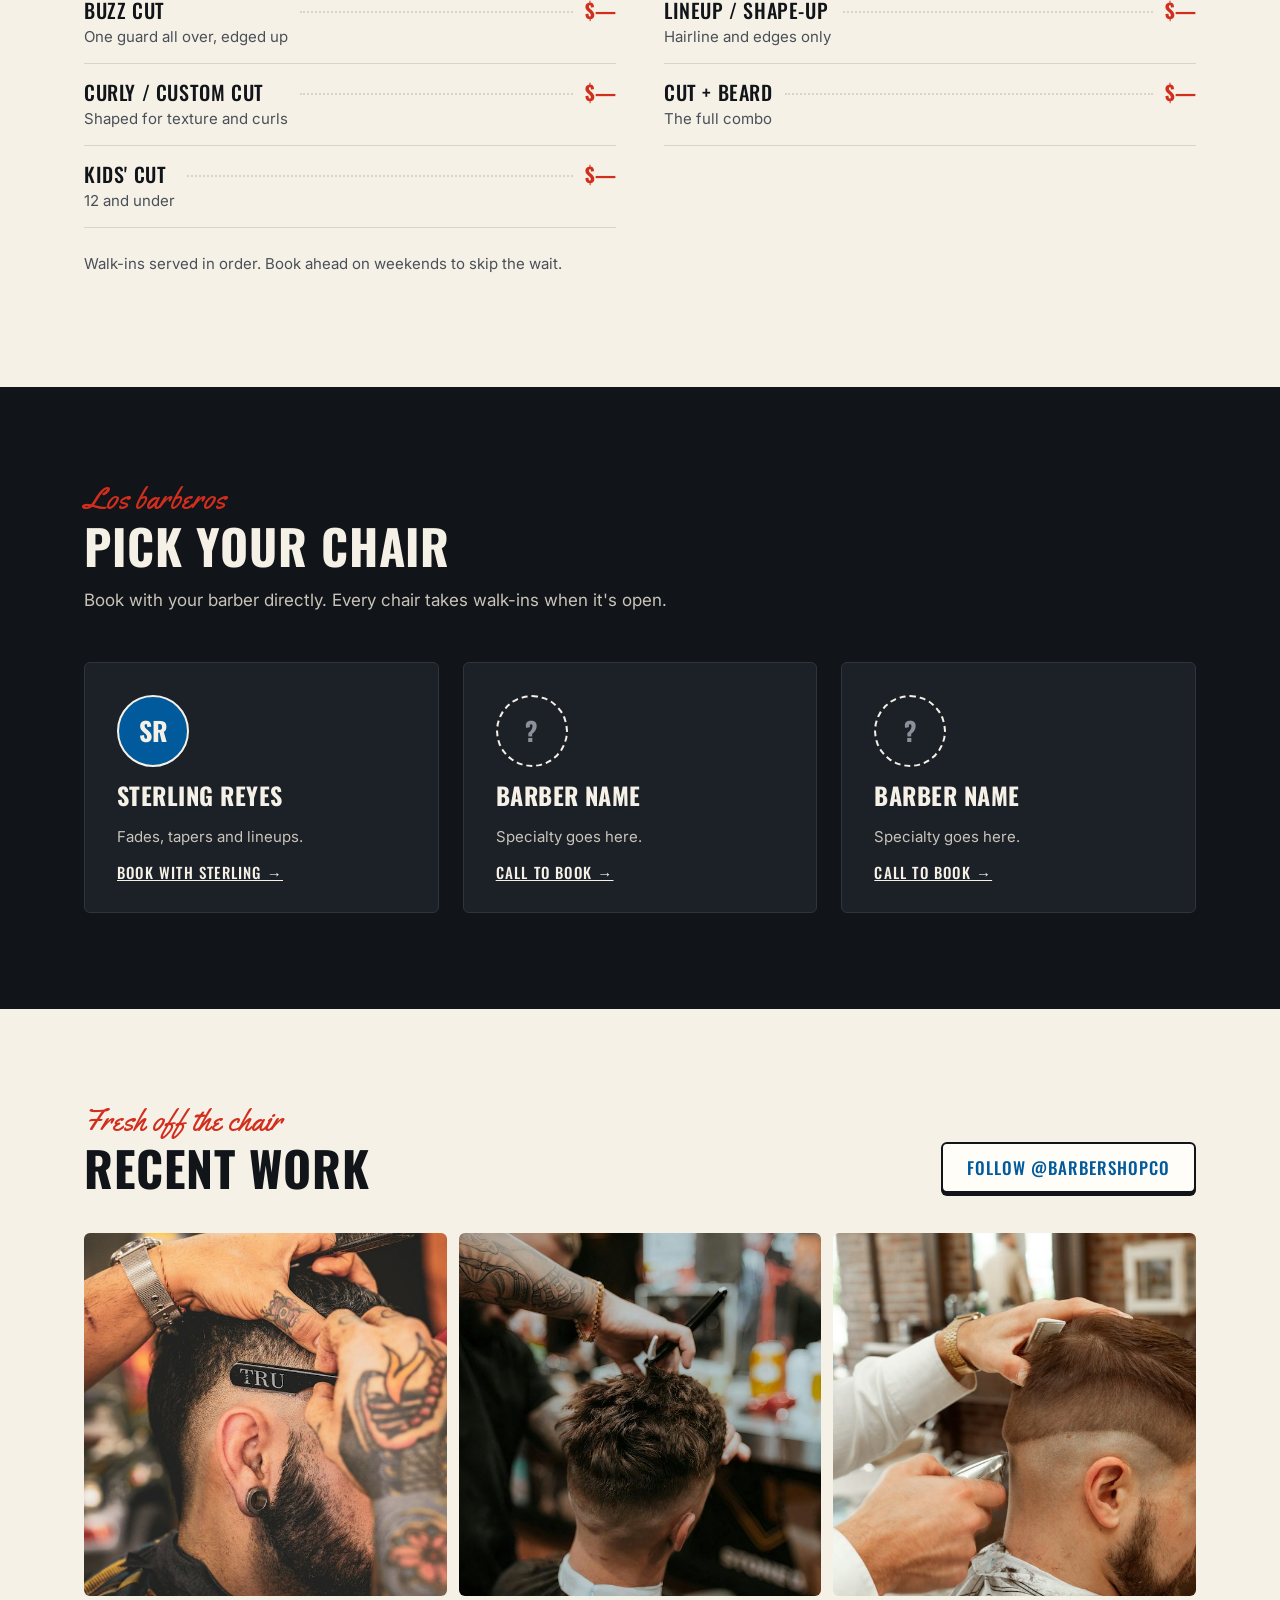
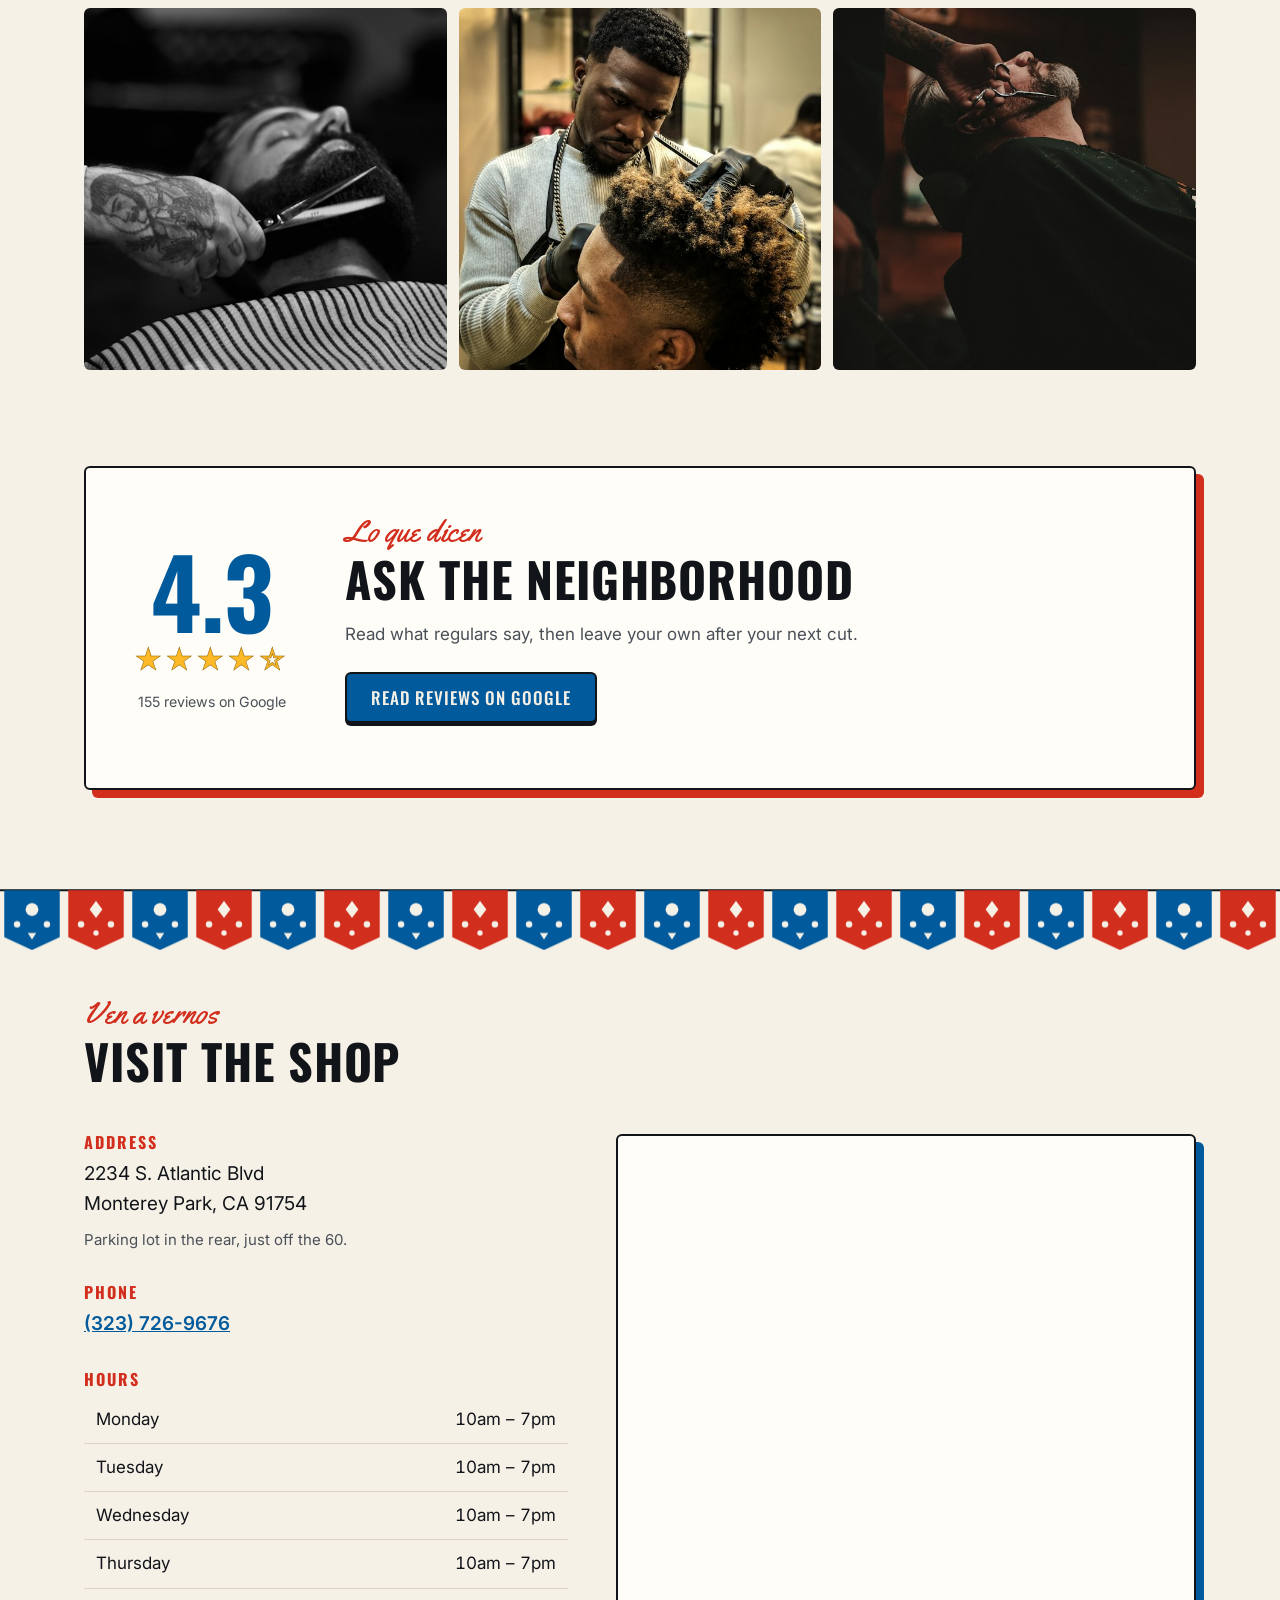
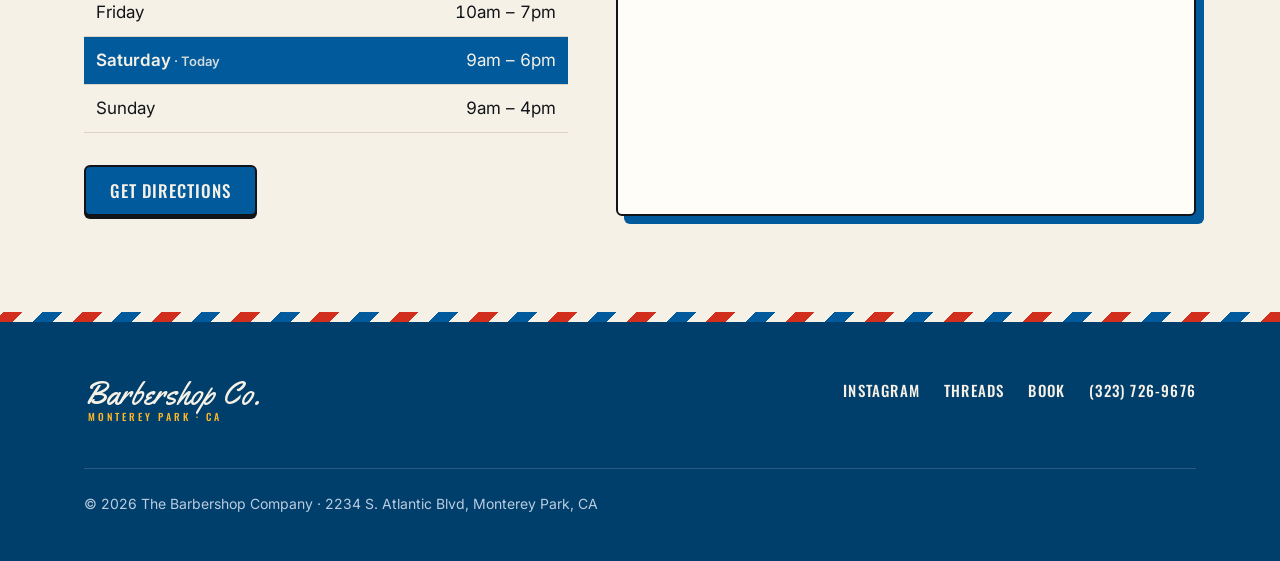
==== commit fcbb3261: "Use the shop's real name, address and contact details Co-Authored-By: Claude Opus 5.5 <noreply@anthr" ====
--- a/index.html
+++ b/index.html
@@ -3,8 +3,9 @@
 <head>
 <meta charset="utf-8">
 <meta name="viewport" content="width=device-width, initial-scale=1">
-<title>Barbershop Site Concept</title>
-<meta name="description" content="Barbershop website concept with online booking.">
+<title>The Barbershop Company · Monterey Park</title>
+<meta name="description" content="Fades, tapers, lineups, beard trims and kids' cuts on S. Atlantic Blvd in Monterey Park. Walk-ins welcome. Call (323) 726-9676 or book online.">
+<meta name="robots" content="noindex">
 <meta name="theme-color" content="#005A9C">
 <link rel="preconnect" href="https://fonts.googleapis.com">
 <link rel="preconnect" href="https://fonts.gstatic.com" crossorigin>
@@ -13,12 +14,12 @@
 <link rel="icon" href="data:image/svg+xml,<svg xmlns='http://www.w3.org/2000/svg' viewBox='0 0 32 32'><rect width='32' height='32' rx='6' fill='%23005A9C'/><text x='16' y='23' font-family='Georgia' font-style='italic' font-size='20' fill='%23F6F1E7' text-anchor='middle'>B</text></svg>">
 </head>
 <body>
-<div class="concept-bar">Design concept · names, contact info and photos are placeholders</div>
+<div class="concept-bar">Website preview · to book today, use <a href="https://book.thecut.co/Sterling-reyes-srnymlu" style="color:var(--gold)">theCut</a></div>
 <a class="skip" href="#main">Skip to content</a>
 
 <header class="header">
   <div class="wrap">
-    <a class="brand" href="#top" aria-label="Your Shop Name, home">Your Shop Co.<small>Your City · CA</small></a>
+    <a class="brand" href="#top" aria-label="The Barbershop Company, home">Barbershop Co.<small>Monterey Park · CA</small></a>
     <nav class="nav" id="nav" aria-label="Main">
       <a href="#services">Services</a>
       <a href="#barbers">Barbers</a>
@@ -26,7 +27,7 @@
       <a href="#visit">Visit</a>
     </nav>
     <div class="header-cta">
-      <a class="tel" href="tel:+15550100199">(555) 010-0199</a>
+      <a class="tel" href="tel:+13237269676">(323) 726-9676</a>
       <a class="btn btn-primary" href="book.html">Book now</a>
     </div>
     <button class="menu-toggle" aria-expanded="false" aria-controls="nav" aria-label="Open menu"><span></span></button>
@@ -38,28 +39,28 @@
   <section class="hero" id="top">
     <div class="wrap">
       <div>
-        <h1>Fresh cuts <em>on Main.</em><span class="script-line">Para toda la familia.</span></h1>
+        <h1>Fresh cuts <em>on Atlantic.</em><span class="script-line">Para toda la familia.</span></h1>
         
         <p>Fades, tapers, lineups and beard work from barbers who know the neighborhood. Walk in or book your chair, and come back looking right.</p>
         <div class="hero-actions">
           <a class="btn btn-primary" href="book.html">
             <svg viewBox="0 0 24 24" fill="none" stroke="currentColor" stroke-width="2" aria-hidden="true"><rect x="3" y="5" width="18" height="16" rx="2"/><path d="M3 10h18M8 3v4M16 3v4"/></svg>
             Book a cut</a>
-          <a class="btn btn-secondary" href="tel:+15550100199">
+          <a class="btn btn-secondary" href="tel:+13237269676">
             <svg viewBox="0 0 24 24" fill="none" stroke="currentColor" stroke-width="2" aria-hidden="true"><path d="M5 4h4l2 5-2.5 1.5a11 11 0 0 0 5 5L15 13l5 2v4a2 2 0 0 1-2 2A16 16 0 0 1 3 6a2 2 0 0 1 2-2"/></svg>
             Call the shop</a>
         </div>
-        <a class="rating" href="#">
+        <a class="rating" href="https://www.google.com/maps/search/?api=1&query=The+Barber+Shop+Company+2234+S+Atlantic+Blvd+Monterey+Park+CA" target="_blank" rel="noopener">
           <span class="stars" aria-hidden="true">★★★★☆</span>
-          <span>4.8</span>
-          <span>Sample Google rating</span>
+          <span>4.3</span>
+          <span>155 Google reviews</span>
         </a>
       </div>
       <div class="hero-photo">
         
         <img src="img/hero.jpg" width="900" height="1125" alt="Barber chairs and mirrors inside the shop">
         <div class="badge badge-walkin"><span><b>Walk-ins</b>Welcome</span></div>
-        <div class="badge badge-est"><span>Est.<b>20XX</b></span></div>
+        <div class="badge badge-est"><span>Est.<b>2018</b></span></div>
       </div>
     </div>
   </section>
@@ -109,22 +110,22 @@
       <p class="lede">Book with your barber directly. Every chair takes walk-ins when it's open.</p>
       <div class="barbers">
         <article class="barber">
-          <div class="monogram" aria-hidden="true">B1</div>
-          <h3>Barber 1</h3>
+          <div class="monogram" aria-hidden="true">SR</div>
+          <h3>Sterling Reyes</h3>
           <p>Fades, tapers and lineups. </p>
-          <a href="book.html">Book with Barber 1 →</a>
+          <a href="https://book.thecut.co/Sterling-reyes-srnymlu" target="_blank" rel="noopener">Book with Sterling →</a>
         </article>
         <article class="barber tbd">
           <div class="monogram" aria-hidden="true">?</div>
           <h3>Barber name</h3>
           <p>Specialty goes here. </p>
-          <a href="tel:+15550100199">Call to book →</a>
+          <a href="tel:+13237269676">Call to book →</a>
         </article>
         <article class="barber tbd">
           <div class="monogram" aria-hidden="true">?</div>
           <h3>Barber name</h3>
           <p>Specialty goes here. </p>
-          <a href="tel:+15550100199">Call to book →</a>
+          <a href="tel:+13237269676">Call to book →</a>
         </article>
       </div>
     </div>
@@ -137,16 +138,16 @@
           <span class="kicker">Fresh off the chair</span>
           <h2 id="gallery-h">Recent work</h2>
         </div>
-        <a class="btn btn-secondary" href="#">Follow on Instagram</a>
+        <a class="btn btn-secondary" href="https://www.instagram.com/barbershopco/" target="_blank" rel="noopener">Follow @barbershopco</a>
       </div>
       
       <div class="gallery">
-        <a href="#"><img loading="lazy" src="img/g1.jpg" width="600" height="600" alt="Skin fade with a beard line-up"></a>
-        <a href="#"><img loading="lazy" src="img/g2.jpg" width="600" height="600" alt="Textured crop with a mid taper"></a>
-        <a href="#"><img loading="lazy" src="img/g3.jpg" width="600" height="600" alt="Clipper fade in progress"></a>
-        <a href="#"><img loading="lazy" src="img/g4.jpg" width="600" height="600" alt="Beard trim with scissors"></a>
-        <a href="#"><img loading="lazy" src="img/g5.jpg" width="600" height="600" alt="Curly top with a fade"></a>
-        <a href="#"><img loading="lazy" src="img/g6.jpg" width="600" height="600" alt="Straight razor shave"></a>
+        <a href="https://www.instagram.com/barbershopco/" target="_blank" rel="noopener"><img loading="lazy" src="img/g1.jpg" width="600" height="600" alt="Skin fade with a beard line-up"></a>
+        <a href="https://www.instagram.com/barbershopco/" target="_blank" rel="noopener"><img loading="lazy" src="img/g2.jpg" width="600" height="600" alt="Textured crop with a mid taper"></a>
+        <a href="https://www.instagram.com/barbershopco/" target="_blank" rel="noopener"><img loading="lazy" src="img/g3.jpg" width="600" height="600" alt="Clipper fade in progress"></a>
+        <a href="https://www.instagram.com/barbershopco/" target="_blank" rel="noopener"><img loading="lazy" src="img/g4.jpg" width="600" height="600" alt="Beard trim with scissors"></a>
+        <a href="https://www.instagram.com/barbershopco/" target="_blank" rel="noopener"><img loading="lazy" src="img/g5.jpg" width="600" height="600" alt="Curly top with a fade"></a>
+        <a href="https://www.instagram.com/barbershopco/" target="_blank" rel="noopener"><img loading="lazy" src="img/g6.jpg" width="600" height="600" alt="Straight razor shave"></a>
       </div>
     </div>
   </section>
@@ -155,16 +156,16 @@
     <div class="wrap">
       <div class="reviews">
         <div class="score">
-          <b>4.8</b>
+          <b>4.3</b>
           <span class="stars" aria-hidden="true">★★★★☆</span>
-          <small>Sample rating</small>
+          <small>155 reviews on Google</small>
         </div>
         <div>
           <span class="kicker">Lo que dicen</span>
           <h2 id="reviews-h">Ask the neighborhood</h2>
           <p class="lede">Read what regulars say, then leave your own after your next cut.</p>
           
-          <p style="margin-top:24px"><a class="btn btn-primary" href="#">Read reviews on Google</a></p>
+          <p style="margin-top:24px"><a class="btn btn-primary" href="https://www.google.com/maps/search/?api=1&query=The+Barber+Shop+Company+2234+S+Atlantic+Blvd+Monterey+Park+CA" target="_blank" rel="noopener">Read reviews on Google</a></p>
         </div>
       </div>
     </div>
@@ -194,12 +195,12 @@
           <div class="info-block">
             <h3>Address</h3>
             
-            <p>1234 Main St<br>Your City, CA 90000</p>
-            <p style="font-size:15px;color:var(--ink-soft);margin-top:8px">Parking lot in the rear.</p>
+            <p>2234 S. Atlantic Blvd<br>Monterey Park, CA 91754</p>
+            <p style="font-size:15px;color:var(--ink-soft);margin-top:8px">Parking lot in the rear, just off the 60.</p>
           </div>
           <div class="info-block">
             <h3>Phone</h3>
-            <p><a href="tel:+15550100199">(555) 010-0199</a></p>
+            <p><a href="tel:+13237269676">(323) 726-9676</a></p>
           </div>
           <div class="info-block">
             <h3>Hours</h3>
@@ -215,9 +216,10 @@
               </tbody>
             </table>
           </div>
-          <a class="btn btn-primary" href="https://www.google.com/maps/dir/?api=1&destination=Dodger+Stadium+Los+Angeles+CA" target="_blank" rel="noopener">Get directions</a>
-        </div>
-        <iframe class="map" title="Map (placeholder location)" loading="lazy" referrerpolicy="no-referrer-when-downgrade" src="https://maps.google.com/maps?q=Dodger+Stadium,+Los+Angeles,+CA&z=14&output=embed"></iframe>
+          <a class="btn btn-primary" href="https://www.google.com/maps/dir/?api=1&destination=2234+S+Atlantic+Blvd+Monterey+Park+CA+91754" target="_blank" rel="noopener">Get directions</a>
+        </div>
+        <iframe class="map" title="Map to The Barbershop Company" loading="lazy" referrerpolicy="no-referrer-when-downgrade"
+          src="https://maps.google.com/maps?q=2234+S+Atlantic+Blvd,+Monterey+Park,+CA+91754&z=15&output=embed"></iframe>
       </div>
     </div>
   </section>
@@ -226,14 +228,14 @@
 <div class="pole" aria-hidden="true"></div>
 <footer class="footer">
   <div class="wrap">
-    <a class="brand" href="#top">Your Shop Co.<small>Your City · CA</small></a>
+    <a class="brand" href="#top">Barbershop Co.<small>Monterey Park · CA</small></a>
     <ul>
-      <li><a href="#">Instagram</a></li>
-      <li><a href="#">Threads</a></li>
+      <li><a href="https://www.instagram.com/barbershopco/" target="_blank" rel="noopener">Instagram</a></li>
+      <li><a href="https://www.threads.com/@barbershopco" target="_blank" rel="noopener">Threads</a></li>
       <li><a href="book.html">Book</a></li>
-      <li><a href="tel:+15550100199">(555) 010-0199</a></li>
+      <li><a href="tel:+13237269676">(323) 726-9676</a></li>
     </ul>
-    <p class="copy">© <span id="yr">2026</span> Your Shop Name · 1234 Main St, Your City, CA</p>
+    <p class="copy">© <span id="yr">2026</span> The Barbershop Company · 2234 S. Atlantic Blvd, Monterey Park, CA</p>
   </div>
 </footer>
 
--- a/styles.css
+++ b/styles.css
@@ -32,7 +32,7 @@
 .btn svg{width:18px;height:18px}
 
 /* header */
-.header{position:sticky;top:env(safe-area-inset-top,0px);z-index:50;background:var(--cream);border-bottom:1px solid var(--line)}
+.header{position:sticky;top:0;z-index:50;background:var(--cream);border-bottom:1px solid var(--line)}
 .header .wrap{display:flex;align-items:center;gap:24px;height:72px}
 .brand{font-family:var(--script);font-size:32px;color:var(--blue);text-decoration:none;line-height:1;white-space:nowrap}
 .brand small{display:block;font:500 10px/1 var(--display);letter-spacing:.3em;color:var(--red);text-transform:uppercase;margin-top:2px;padding-left:4px}
@@ -167,4 +167,3 @@
 @media (prefers-reduced-motion:reduce){*{transition:none!important;scroll-behavior:auto!important}}
 
 .concept-bar{background:var(--ink);color:var(--cream);text-align:center;font:500 13px/1.3 var(--display);letter-spacing:.1em;text-transform:uppercase;padding:8px 16px}
-.map-ph{display:grid;place-items:center;background:repeating-linear-gradient(45deg,var(--paper) 0 14px,var(--cream) 14px 28px);color:var(--ink-soft);font:500 16px var(--display);text-transform:uppercase;letter-spacing:.1em}
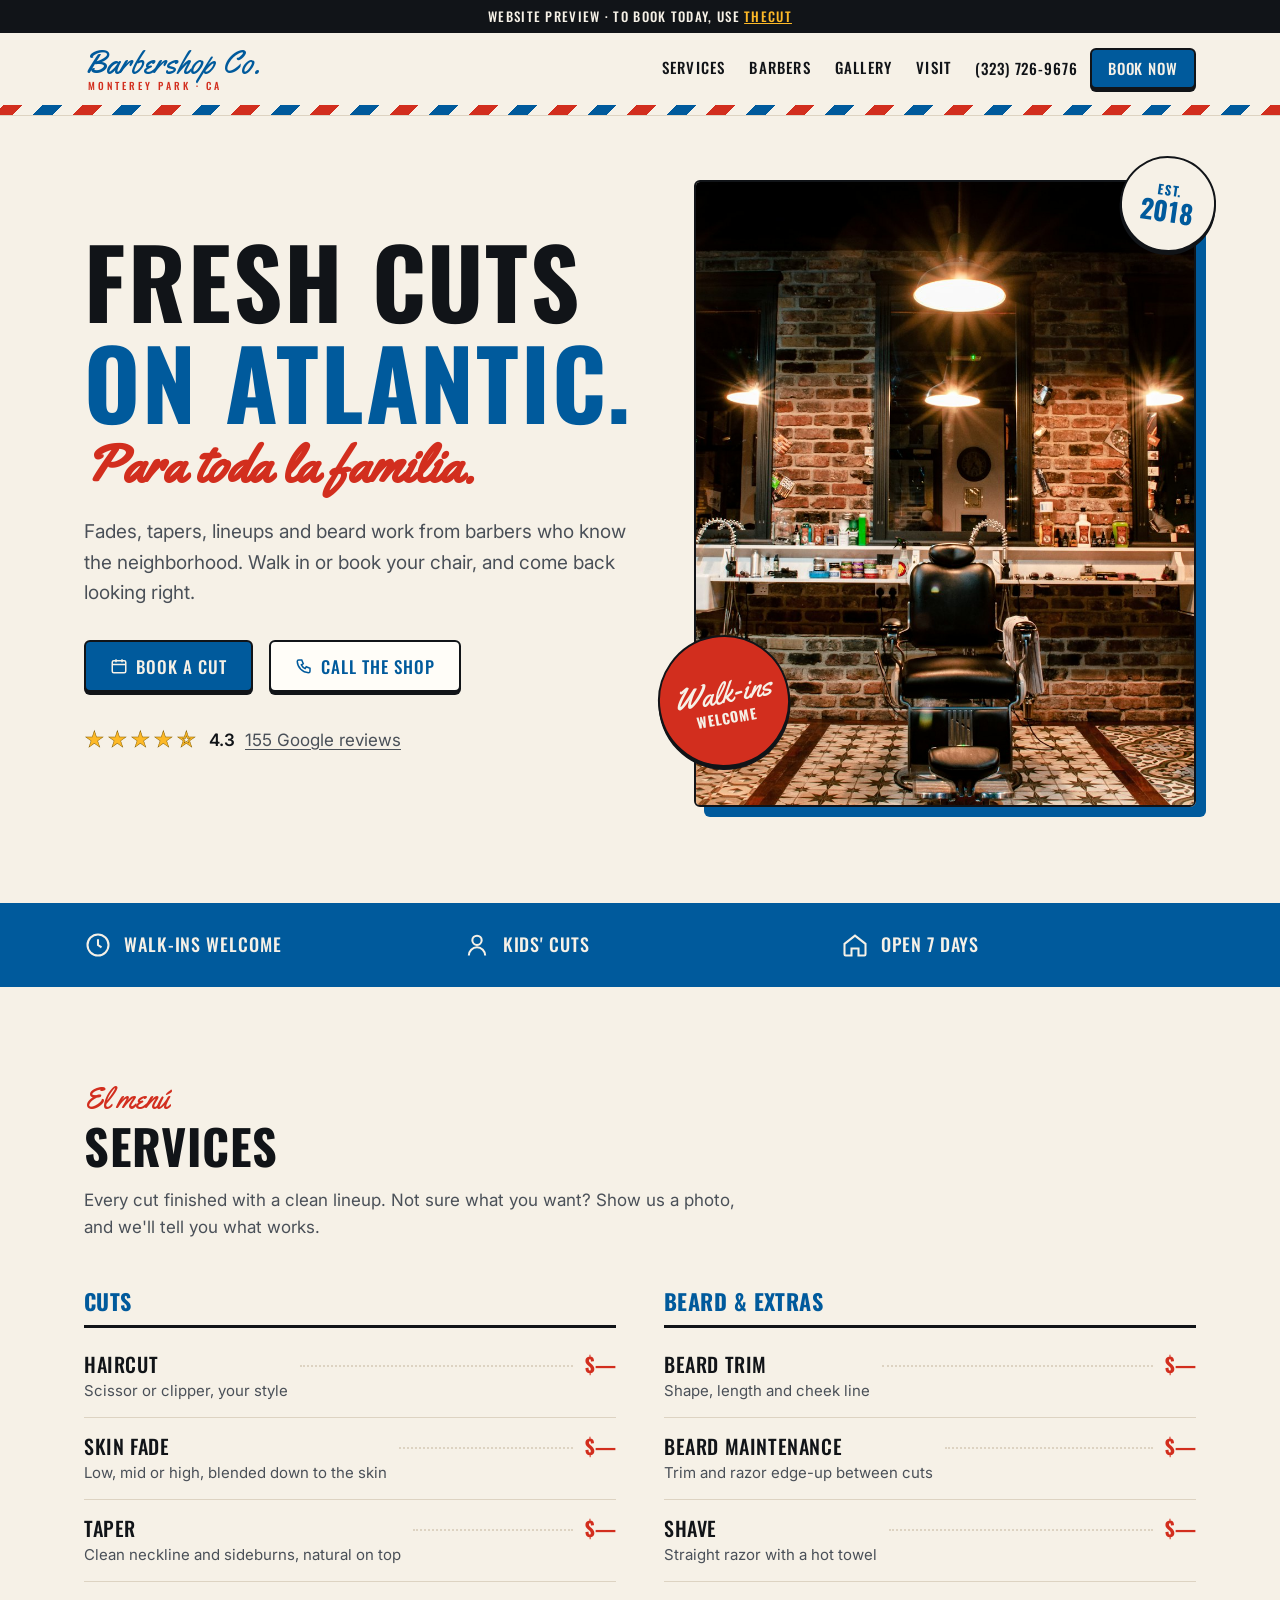
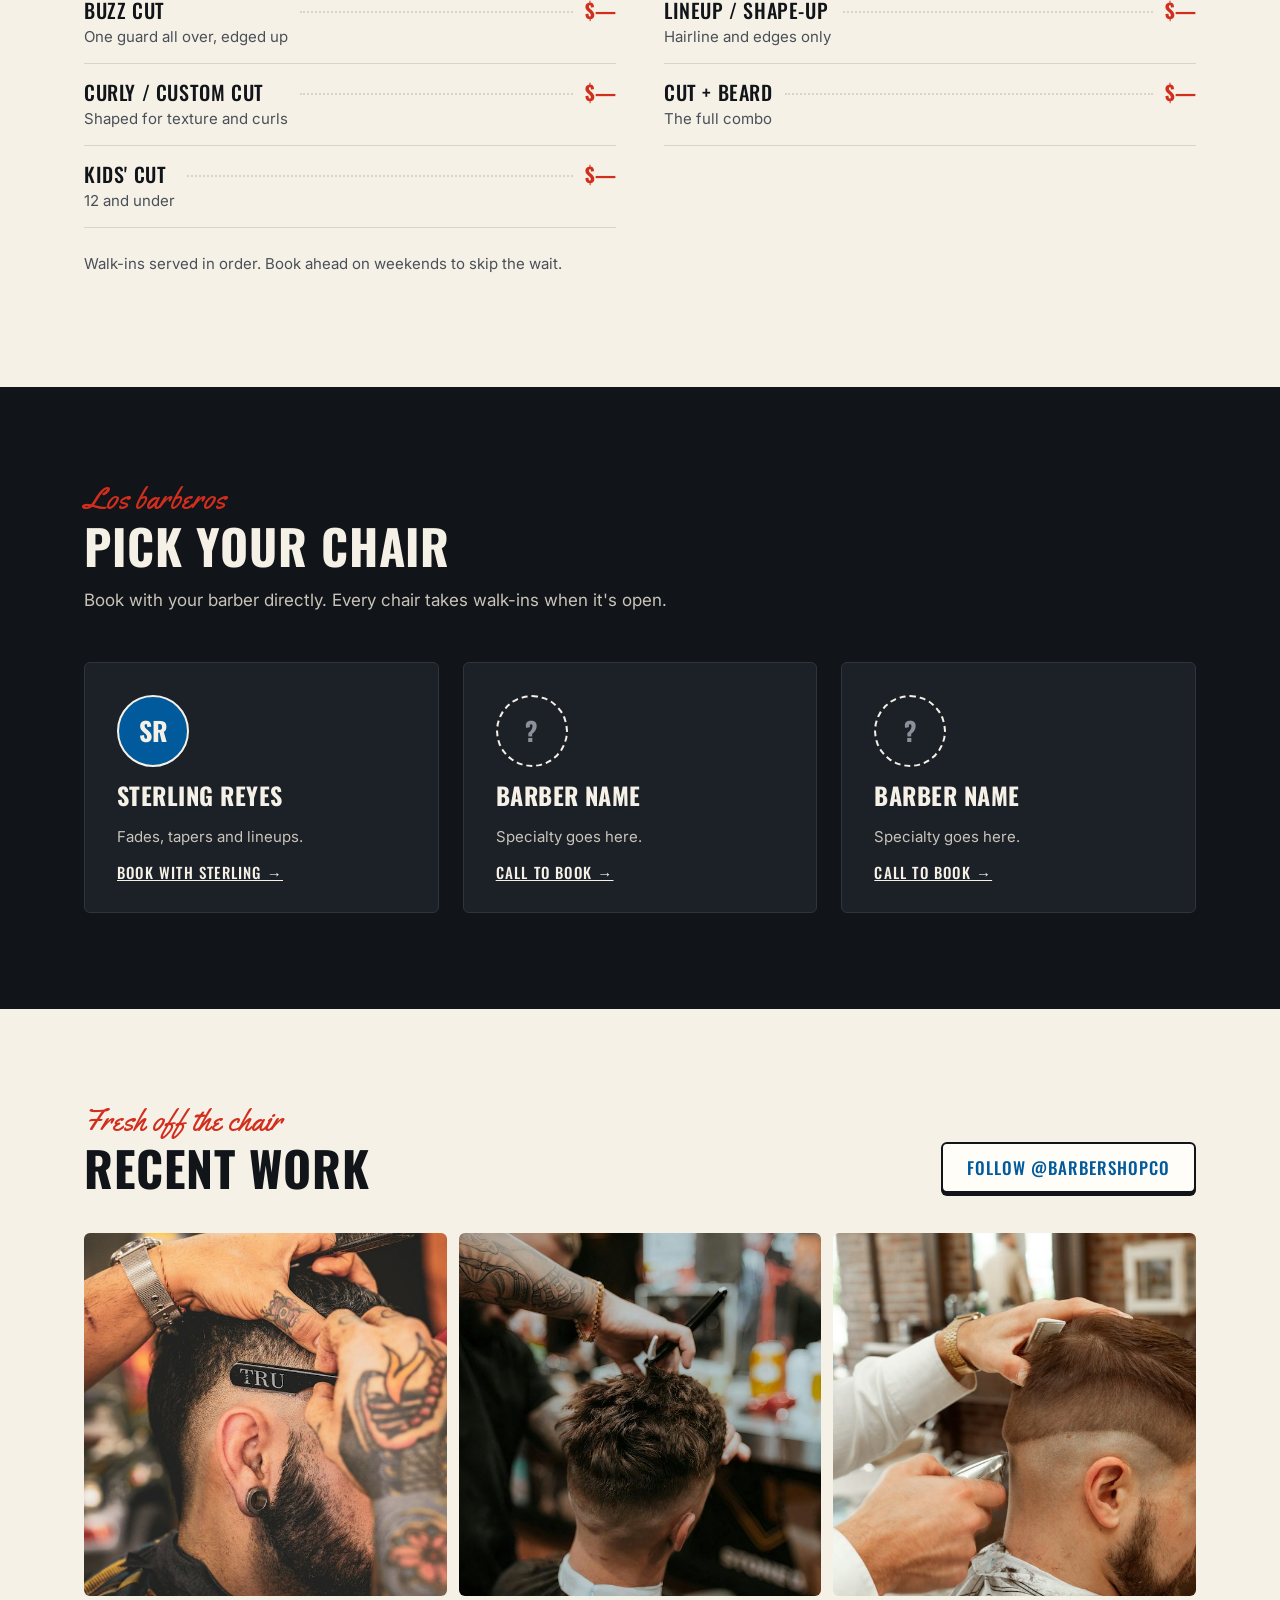
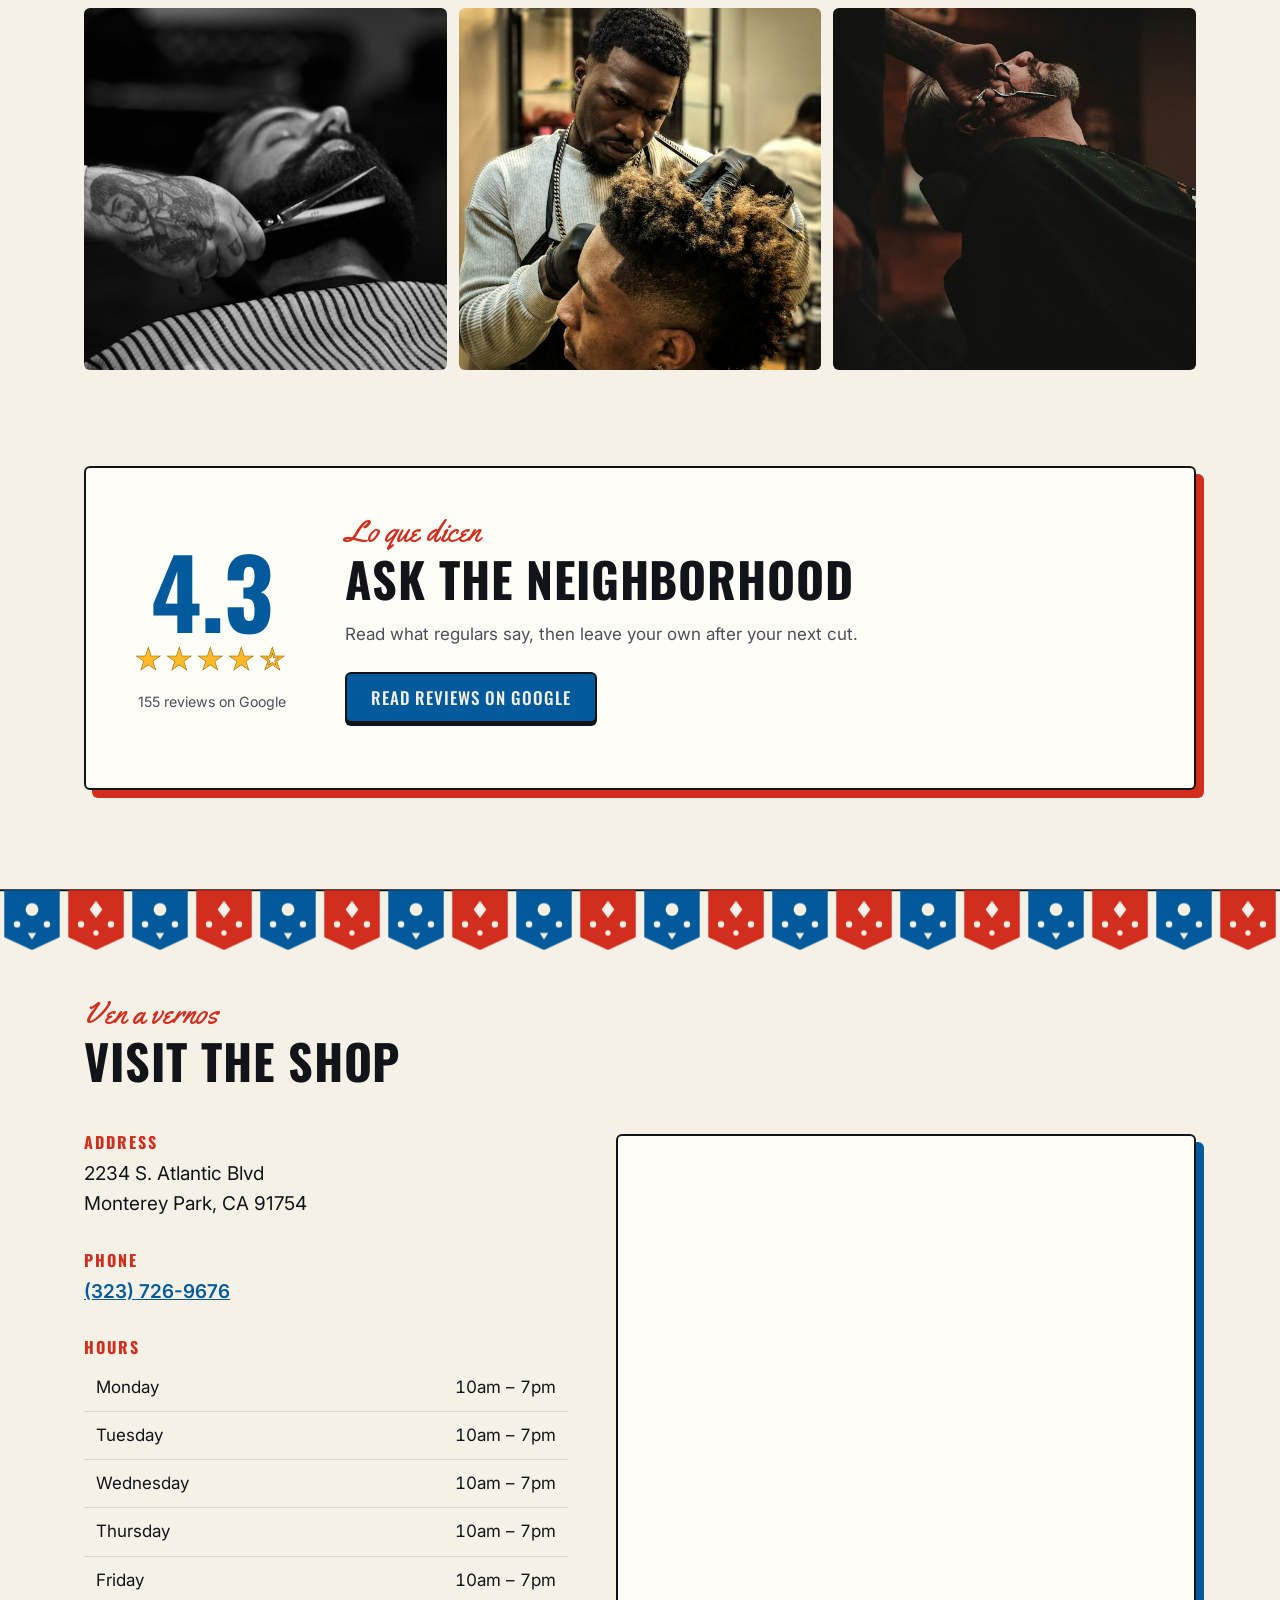
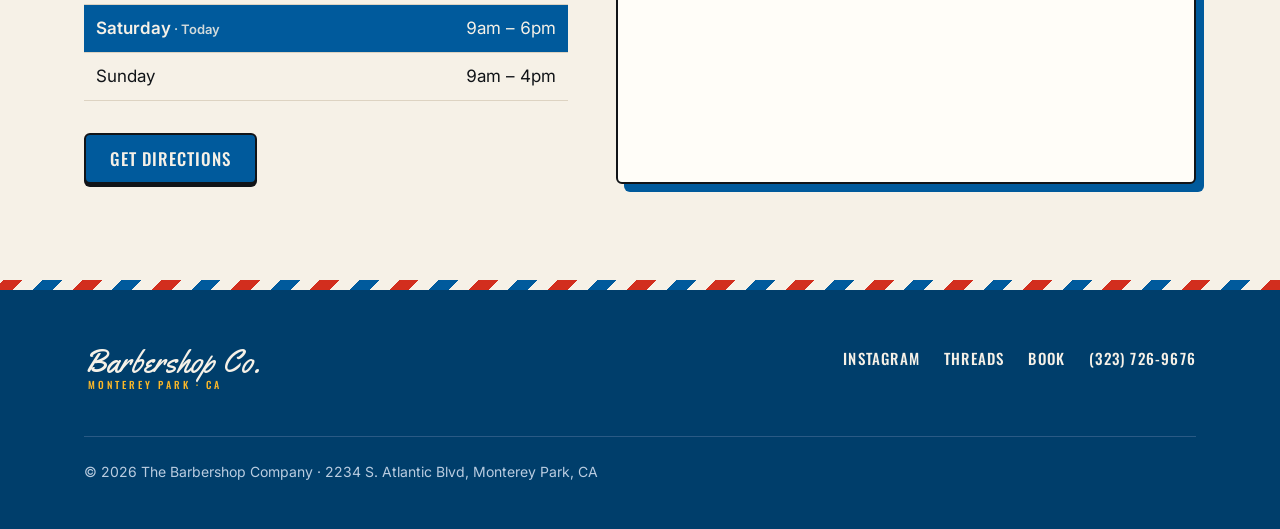
==== commit 1fec9fb8: "Remove parking mentions Co-Authored-By: Claude Opus 5.5 <noreply@anthropic.com>" ====
--- a/index.html
+++ b/index.html
@@ -69,7 +69,6 @@
     <ul>
       <li><svg viewBox="0 0 24 24" fill="none" stroke-width="1.75" aria-hidden="true"><circle cx="12" cy="12" r="9"/><path d="M12 7v5l3 2"/></svg>Walk-ins welcome</li>
       <li><svg viewBox="0 0 24 24" fill="none" stroke-width="1.75" aria-hidden="true"><circle cx="12" cy="8" r="4"/><path d="M5 21a7 7 0 0 1 14 0"/></svg>Kids' cuts</li>
-      <li><svg viewBox="0 0 24 24" fill="none" stroke-width="1.75" aria-hidden="true"><rect x="3" y="3" width="18" height="18" rx="3"/><path d="M9 17V7h4a3 3 0 0 1 0 6H9"/></svg>Parking in rear</li>
       <li><svg viewBox="0 0 24 24" fill="none" stroke-width="1.75" aria-hidden="true"><path d="M3 11l9-7 9 7v9a1 1 0 0 1-1 1h-5v-6H9v6H4a1 1 0 0 1-1-1z"/></svg>Open 7 days</li>
     </ul>
   </section>
@@ -196,7 +195,6 @@
             <h3>Address</h3>
             
             <p>2234 S. Atlantic Blvd<br>Monterey Park, CA 91754</p>
-            <p style="font-size:15px;color:var(--ink-soft);margin-top:8px">Parking lot in the rear, just off the 60.</p>
           </div>
           <div class="info-block">
             <h3>Phone</h3>
--- a/styles.css
+++ b/styles.css
@@ -67,7 +67,7 @@
 
 /* why strip */
 .strip{background:var(--blue);color:var(--cream)}
-.strip ul{list-style:none;margin:0;padding:28px 24px;display:grid;grid-template-columns:repeat(4,1fr);gap:24px;max-width:var(--max);margin-inline:auto}
+.strip ul{list-style:none;margin:0;padding:28px 24px;display:grid;grid-template-columns:repeat(3,1fr);gap:24px;max-width:var(--max);margin-inline:auto}
 .strip li{display:flex;align-items:center;gap:12px;font:500 18px/1.2 var(--display);text-transform:uppercase;letter-spacing:.05em}
 .strip svg{width:28px;height:28px;flex:none;stroke:var(--cream)}
 
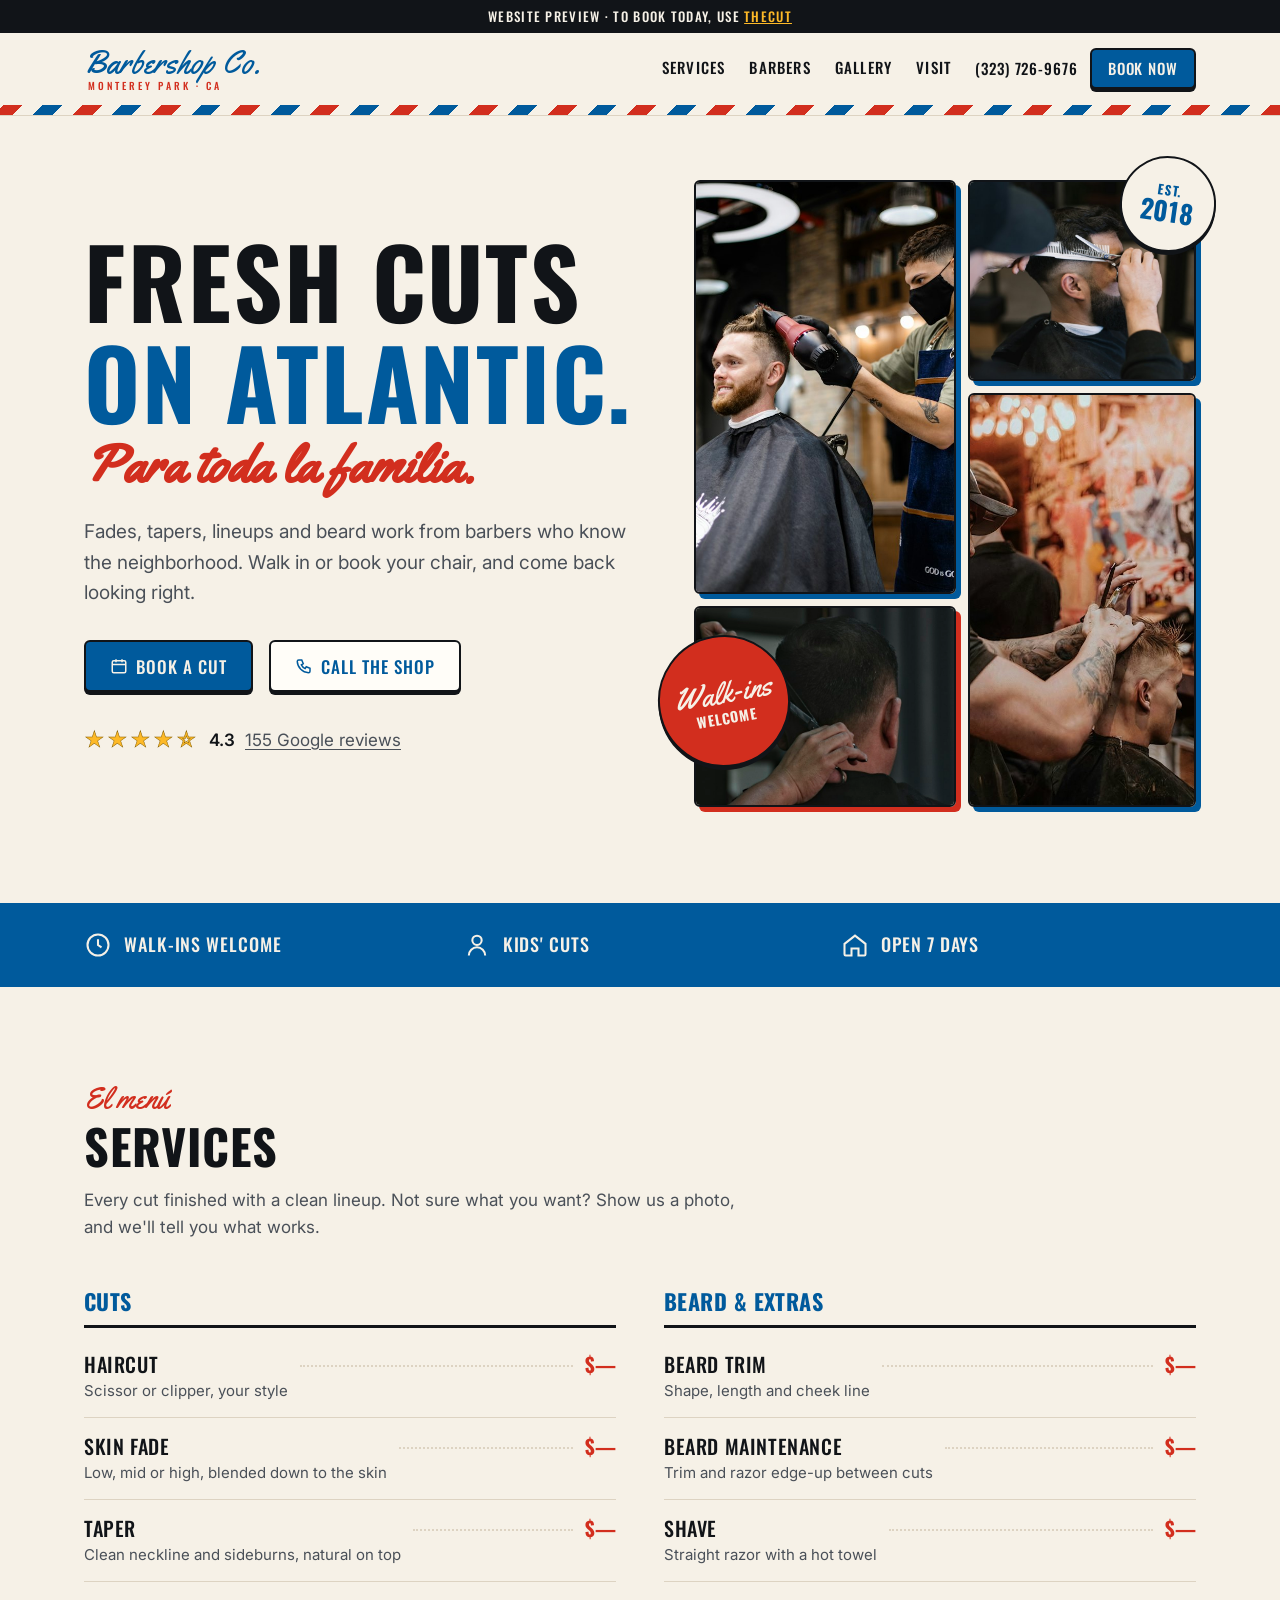
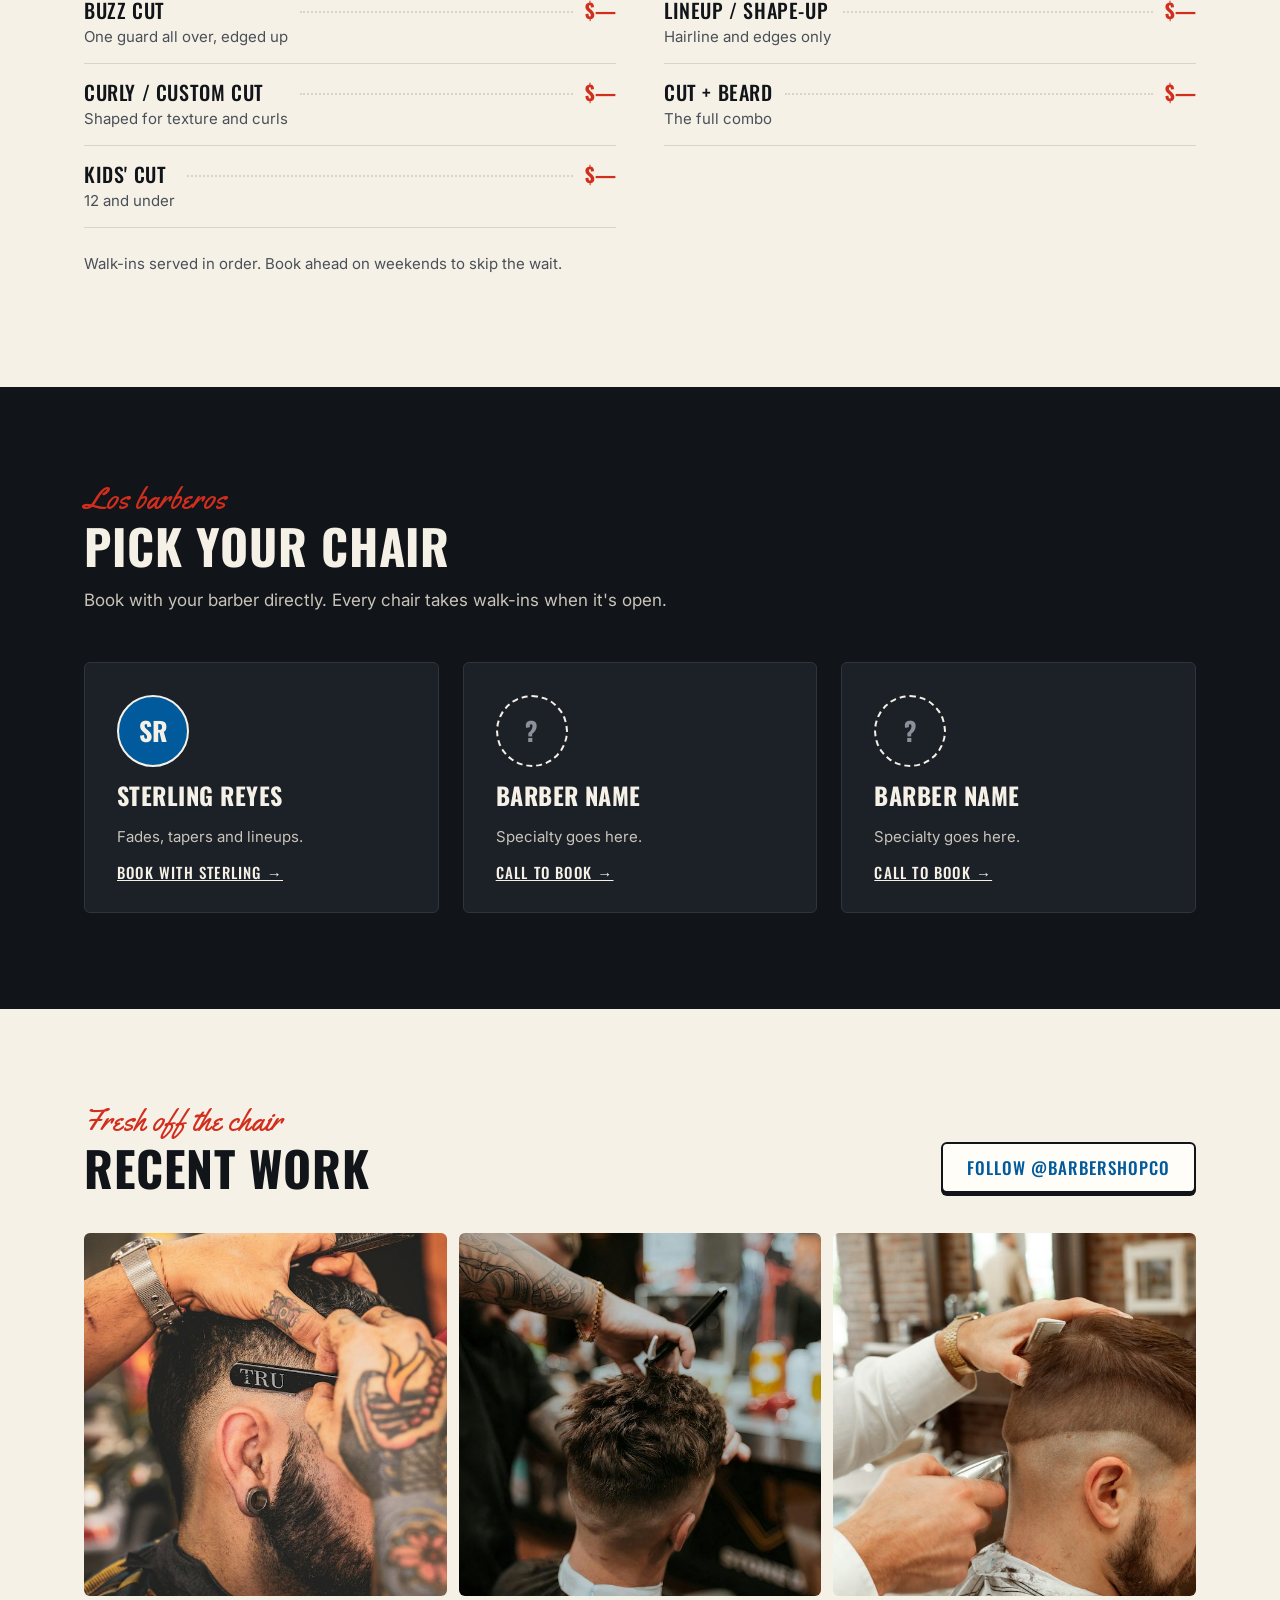
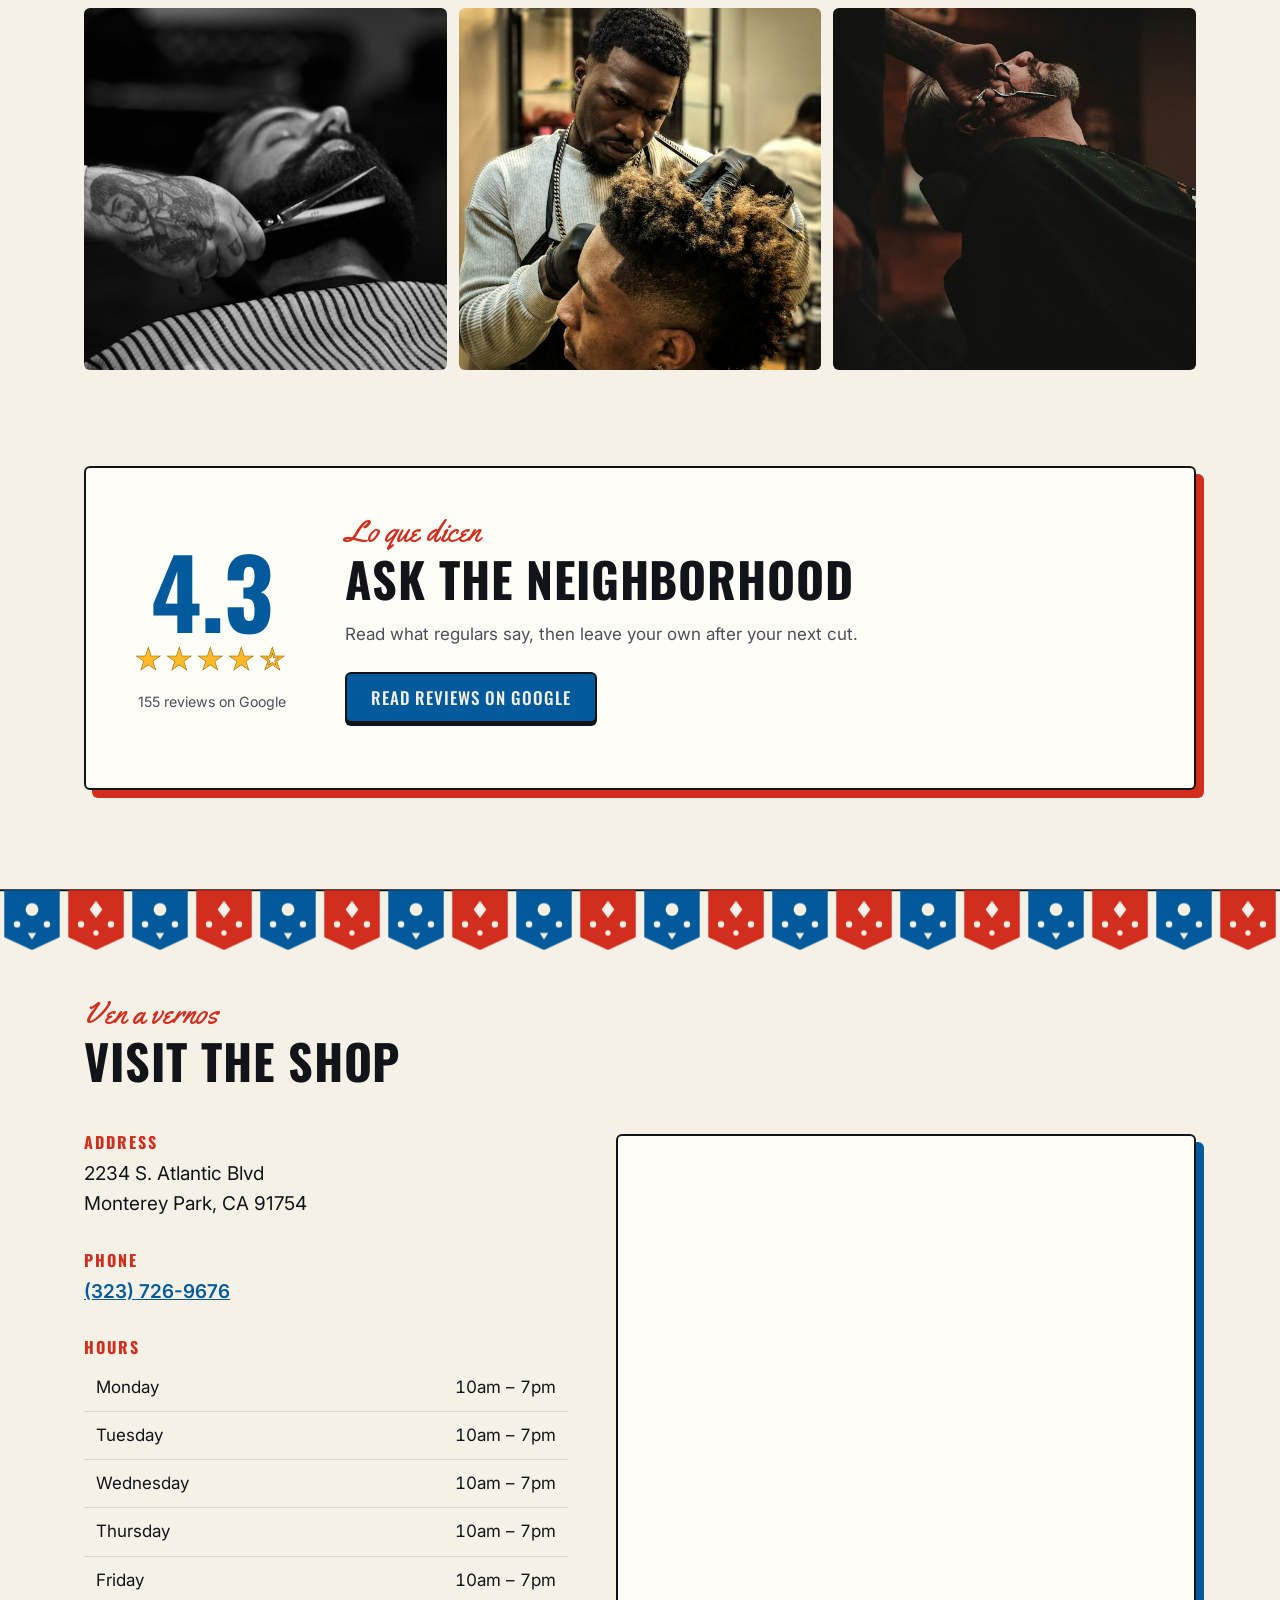
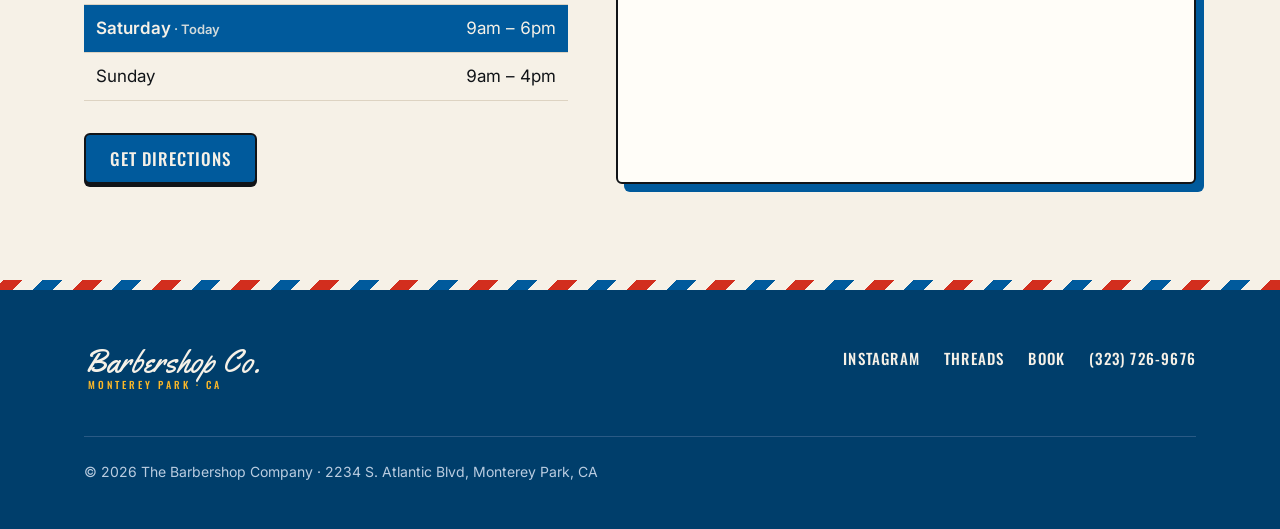
==== commit 277f631d: "Replace hero photo with haircut collage Co-Authored-By: Claude Opus 5.5 <noreply@anthropic.com>" ====
--- a/index.html
+++ b/index.html
@@ -58,7 +58,12 @@
       </div>
       <div class="hero-photo">
         
-        <img src="img/hero.jpg" width="900" height="1125" alt="Barber chairs and mirrors inside the shop">
+        <div class="collage">
+          <img class="ca" src="img/c1.jpg" width="700" height="800" alt="Barber giving a client a fade with clippers">
+          <img class="cb" src="img/c2.jpg" width="700" height="800" alt="Barber detailing a fade with comb and scissors">
+          <img class="cc" src="img/c3.jpg" width="700" height="800" alt="Barber working on a client's haircut">
+          <img class="cd" src="img/c4.jpg" width="700" height="800" alt="Lineup at the back of the neck">
+        </div>
         <div class="badge badge-walkin"><span><b>Walk-ins</b>Welcome</span></div>
         <div class="badge badge-est"><span>Est.<b>2018</b></span></div>
       </div>
--- a/styles.css
+++ b/styles.css
@@ -58,7 +58,9 @@
 .stars{color:var(--gold);letter-spacing:2px;font-size:20px;-webkit-text-stroke:.5px #8a6200}
 .rating span:last-child{color:var(--ink-soft);font-weight:400;text-decoration:underline;text-underline-offset:3px}
 .hero-photo{position:relative}
-.hero-photo img{width:100%;aspect-ratio:4/5;object-fit:cover;border-radius:var(--r);border:2px solid var(--ink);box-shadow:10px 10px 0 var(--blue)}
+.collage{display:grid;grid-template-columns:1.15fr 1fr;grid-template-rows:repeat(3,1fr);grid-template-areas:"a b" "a c" "d c";gap:12px;aspect-ratio:4/5;max-width:100%}
+.collage img{width:100%;height:100%;min-height:0;object-fit:cover;border-radius:var(--r);border:2px solid var(--ink);box-shadow:5px 5px 0 var(--blue)}
+.collage .ca{grid-area:a}.collage .cb{grid-area:b}.collage .cc{grid-area:c}.collage .cd{grid-area:d;box-shadow:5px 5px 0 var(--red)}
 .badge{position:absolute;display:grid;place-items:center;text-align:center;border-radius:50%;border:2px solid var(--ink);box-shadow:var(--hard);font:700 14px/1.1 var(--display);text-transform:uppercase;letter-spacing:.06em}
 .badge-walkin{width:132px;height:132px;background:var(--red);color:var(--cream);left:-36px;bottom:40px;transform:rotate(-10deg)}
 .badge-walkin b{font-family:var(--script);font-weight:400;font-size:30px;text-transform:none;letter-spacing:0;display:block}
@@ -144,7 +146,7 @@
   .nav.open a{padding:16px 0;border-bottom:1px solid var(--line);font-size:18px}
   .hero .wrap{grid-template-columns:1fr;gap:56px}
   .hero-photo{max-width:520px;margin:0 auto;width:100%}
-  .strip ul{grid-template-columns:1fr 1fr}
+  .strip ul{grid-template-columns:repeat(3,1fr)}
   .services-grid,.visit-grid{grid-template-columns:1fr}
   .barbers{grid-template-columns:1fr}
   .reviews{grid-template-columns:1fr;text-align:center;padding:32px 24px}
@@ -159,7 +161,7 @@
   .badge-walkin{width:108px;height:108px;left:-8px;bottom:24px;font-size:12px}
   .badge-walkin b{font-size:24px}
   .badge-est{right:-4px}
-  .hero-photo img{box-shadow:6px 6px 0 var(--blue)}
+  .collage{gap:8px}
   .strip ul{grid-template-columns:1fr;padding:24px 16px;gap:16px}
   .gallery{grid-template-columns:1fr 1fr;gap:8px}
   .map{min-height:320px}
